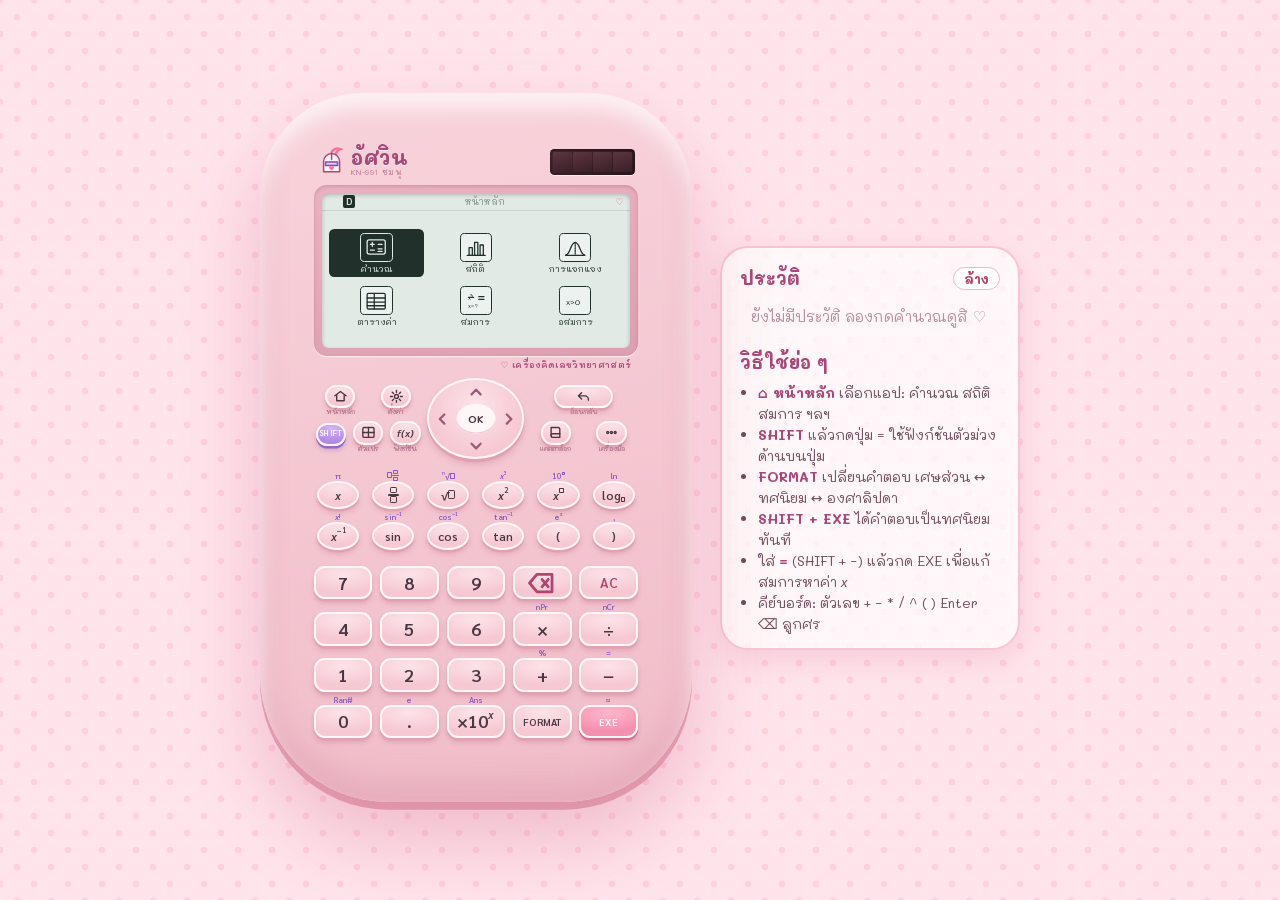
==== calculator/index.html @ fa8941da "Add อัศวิน pink scientific calculator as a separate site under /calculator Thai-labelled scientific " ====
<!doctype html>
<html lang="th">
<head>
<meta charset="utf-8">
<meta name="viewport" content="width=device-width, initial-scale=1, maximum-scale=1, viewport-fit=cover">
<title>อัศวิน · เครื่องคิดเลขวิทยาศาสตร์</title>
<meta name="description" content="เครื่องคิดเลขวิทยาศาสตร์สีชมพู ภาษาไทย ใช้บนมือถือและไอแพด">
<meta name="theme-color" content="#ffe4ec">
<meta name="apple-mobile-web-app-capable" content="yes">
<meta name="mobile-web-app-capable" content="yes">
<meta name="apple-mobile-web-app-status-bar-style" content="default">
<meta name="apple-mobile-web-app-title" content="อัศวิน">
<link rel="apple-touch-icon" href="icon-180.png">
<link rel="icon" href="icon.svg" type="image/svg+xml">
<link rel="manifest" href="manifest.webmanifest">
<link rel="preconnect" href="https://fonts.googleapis.com">
<link rel="preconnect" href="https://fonts.gstatic.com" crossorigin>
<link href="https://fonts.googleapis.com/css2?family=Mali:wght@500;600;700&family=Sarabun:ital,wght@0,400;0,600;1,400&display=swap" rel="stylesheet">
<link rel="stylesheet" href="calc.css">
</head>
<body>
<div class="stage">
  <main class="calc" aria-label="เครื่องคิดเลข">
    <div class="top">
      <div class="logo">
        <svg class="knight" viewBox="0 0 40 40" aria-hidden="true">
          <path class="plume" d="M20 7c2-4 7-6 12-4-3 1-5 3-6 6"/>
          <path class="helm" d="M9 34V20a11 11 0 0 1 22 0v14z"/>
          <path class="visor" d="M11.5 20.5h17v5h-17z"/>
          <path class="slit" d="M14 23h12"/>
          <path class="crest" d="M20 9v8"/>
          <path class="heart" d="M20 32.2l-3.2-3a1.9 1.9 0 0 1 3.2-2 1.9 1.9 0 0 1 3.2 2z"/>
        </svg>
        <div class="brand"><b>อัศวิน</b><small>KN-991 ชมพู</small></div>
      </div>
      <div class="solar" aria-hidden="true"><i></i><i></i><i></i><i></i></div>
    </div>
    <div class="lcd-frame"><div id="lcd" class="lcd" aria-live="polite"></div></div>
    <div class="tagline">♡ เครื่องคิดเลขวิทยาศาสตร์</div>
    <div class="ctrl">
  <div class="cl">
    <div class="crow"><div class="kw nav"><span class="sl"></span><button class="key" data-k="home" aria-label="home"><span class="kl"><svg viewBox="0 0 24 24"><path d="M3 11l9-7 9 7"/><path d="M6 10v9h12v-9"/></svg></span></button><span class=cap>หน้าหลัก</span></div><div class="kw nav"><span class="sl"></span><button class="key" data-k="settings" aria-label="settings"><span class="kl"><svg viewBox="0 0 24 24"><circle cx="12" cy="12" r="3.2"/><path d="M12 2.5v3M12 18.5v3M2.5 12h3M18.5 12h3M5.3 5.3l2.1 2.1M16.6 16.6l2.1 2.1M5.3 18.7l2.1-2.1M16.6 7.4l2.1-2.1"/></svg></span></button><span class=cap>ตั้งค่า</span></div></div>
    <div class="crow"><div class="kw shiftk nav"><span class="sl"></span><button class="key" data-k="shift" aria-label="shift"><span class="kl">SHIFT</span></button></div><div class="kw nav"><span class="sl"></span><button class="key" data-k="variable" aria-label="variable"><span class="kl"><svg viewBox="0 0 24 24"><rect x="3" y="4" width="18" height="16" rx="2"/><path d="M3 12h18M12 4v16"/></svg></span></button><span class=cap>ตัวแปร</span></div><div class="kw nav"><span class="sl"></span><button class="key" data-k="function" aria-label="function"><span class="kl"><span class="t">f(x)</span></span></button><span class=cap>ฟังก์ชัน</span></div></div>
  </div>
  <div class="pad" role="group" aria-label="ปุ่มลูกศร">
    <button class="pk up" data-k="up" aria-label="ขึ้น"><svg viewBox="0 0 24 24"><path d="M6 15l6-6 6 6"/></svg></button>
    <button class="pk left" data-k="left" aria-label="ซ้าย"><svg viewBox="0 0 24 24"><path d="M15 6l-6 6 6 6"/></svg></button>
    <button class="pk ok" data-k="ok">OK</button>
    <button class="pk right" data-k="right" aria-label="ขวา"><svg viewBox="0 0 24 24"><path d="M9 6l6 6-6 6"/></svg></button>
    <button class="pk down" data-k="down" aria-label="ลง"><svg viewBox="0 0 24 24"><path d="M6 9l6 6 6-6"/></svg></button>
  </div>
  <div class="cr">
    <div class="crow"><div class="kw nav wide"><span class="sl"></span><button class="key" data-k="back" aria-label="back"><span class="kl"><svg viewBox="0 0 24 24"><path d="M9 6L4 11l5 5"/><path d="M4 11h10a6 6 0 0 1 6 6v1"/></svg></span></button><span class=cap>ย้อนกลับ</span></div></div>
    <div class="crow"><div class="kw nav"><span class="sl"></span><button class="key" data-k="catalog" aria-label="catalog"><span class="kl"><svg viewBox="0 0 24 24"><path d="M5 4h11a3 3 0 0 1 3 3v13H8a3 3 0 0 1-3-3z"/><path d="M5 17a3 3 0 0 1 3-3h11"/></svg></span></button><span class=cap>แคตตาล็อก</span></div><div class="kw nav"><span class="sl"></span><button class="key" data-k="tools" aria-label="tools"><span class="kl"><svg viewBox="0 0 24 24"><circle cx="6" cy="12" r="1.6"/><circle cx="12" cy="12" r="1.6"/><circle cx="18" cy="12" r="1.6"/></svg></span></button><span class=cap>เครื่องมือ</span></div></div>
  </div>
</div>
<div class="fn"><div class="kw f"><span class="sl">π</span><button class="key" data-k="x" aria-label="x"><span class="kl"><i>x</i></span></button></div><div class="kw f"><span class="sl"><span class="bx"></span><span class="kfrac sm"><span class="bx"></span><span class="bar"></span><span class="bx"></span></span></span><button class="key" data-k="frac" aria-label="frac"><span class="kl"><span class="kfrac"><span class="bx"></span><span class="bar"></span><span class="bx"></span></span></span></button></div><div class="kw f"><span class="sl"><sup>n</sup>√<span class="bx"></span></span><button class="key" data-k="sqrt" aria-label="sqrt"><span class="kl">√<span class="bx"></span></span></button></div><div class="kw f"><span class="sl"><i>x</i><sup>3</sup></span><button class="key" data-k="sq" aria-label="sq"><span class="kl"><i>x</i><sup>2</sup></span></button></div><div class="kw f"><span class="sl">10<sup><span class="bx"></span></sup></span><button class="key" data-k="pow" aria-label="pow"><span class="kl"><i>x</i><sup><span class="bx"></span></sup></span></button></div><div class="kw f"><span class="sl">ln</span><button class="key" data-k="logb" aria-label="logb"><span class="kl">log<sub><span class="bx"></span></sub></span></button></div><div class="kw f"><span class="sl"><i>x</i>!</span><button class="key" data-k="inv" aria-label="inv"><span class="kl"><i>x</i><sup>−1</sup></span></button></div><div class="kw f"><span class="sl">sin<sup>−1</sup></span><button class="key" data-k="sin" aria-label="sin"><span class="kl">sin</span></button></div><div class="kw f"><span class="sl">cos<sup>−1</sup></span><button class="key" data-k="cos" aria-label="cos"><span class="kl">cos</span></button></div><div class="kw f"><span class="sl">tan<sup>−1</sup></span><button class="key" data-k="tan" aria-label="tan"><span class="kl">tan</span></button></div><div class="kw f"><span class="sl">e<sup>x</sup></span><button class="key" data-k="lp" aria-label="lp"><span class="kl">(</span></button></div><div class="kw f"><span class="sl">,</span><button class="key" data-k="rp" aria-label="rp"><span class="kl">)</span></button></div></div>
<div class="numpad"><div class="kw n "><span class="sl"></span><button class="key" data-k="7" aria-label="7"><span class="kl">7</span></button></div><div class="kw n "><span class="sl"></span><button class="key" data-k="8" aria-label="8"><span class="kl">8</span></button></div><div class="kw n "><span class="sl"></span><button class="key" data-k="9" aria-label="9"><span class="kl">9</span></button></div><div class="kw n dk"><span class="sl"></span><button class="key" data-k="del" aria-label="del"><span class="kl"><svg viewBox="0 0 24 24"><path d="M8 5h12v14H8l-6-7z"/><path d="M12 9l5 6M17 9l-5 6"/></svg></span></button></div><div class="kw n dk"><span class="sl"></span><button class="key" data-k="ac" aria-label="ac"><span class="kl">AC</span></button></div><div class="kw n "><span class="sl"></span><button class="key" data-k="4" aria-label="4"><span class="kl">4</span></button></div><div class="kw n "><span class="sl"></span><button class="key" data-k="5" aria-label="5"><span class="kl">5</span></button></div><div class="kw n "><span class="sl"></span><button class="key" data-k="6" aria-label="6"><span class="kl">6</span></button></div><div class="kw n "><span class="sl">nPr</span><button class="key" data-k="mul" aria-label="mul"><span class="kl">×</span></button></div><div class="kw n "><span class="sl">nCr</span><button class="key" data-k="div" aria-label="div"><span class="kl">÷</span></button></div><div class="kw n "><span class="sl"></span><button class="key" data-k="1" aria-label="1"><span class="kl">1</span></button></div><div class="kw n "><span class="sl"></span><button class="key" data-k="2" aria-label="2"><span class="kl">2</span></button></div><div class="kw n "><span class="sl"></span><button class="key" data-k="3" aria-label="3"><span class="kl">3</span></button></div><div class="kw n "><span class="sl">%</span><button class="key" data-k="add" aria-label="add"><span class="kl">+</span></button></div><div class="kw n "><span class="sl">=</span><button class="key" data-k="sub" aria-label="sub"><span class="kl">−</span></button></div><div class="kw n "><span class="sl">Ran#</span><button class="key" data-k="0" aria-label="0"><span class="kl">0</span></button></div><div class="kw n "><span class="sl">e</span><button class="key" data-k="dot" aria-label="dot"><span class="kl">.</span></button></div><div class="kw n "><span class="sl">Ans</span><button class="key" data-k="exp" aria-label="exp"><span class="kl">×10<sup><i>x</i></sup></span></button></div><div class="kw n "><span class="sl"></span><button class="key" data-k="format" aria-label="format"><span class="kl"><span class="small">FORMAT</span></span></button></div><div class="kw n exe"><span class="sl">≈</span><button class="key" data-k="exe" aria-label="exe"><span class="kl"><span class="small">EXE</span></span></button></div></div>
  </main>
  <aside class="side">
    <section>
      <h2>ประวัติ <button id="clearHist" type="button">ล้าง</button></h2>
      <ul id="histList" class="hist"></ul>
    </section>
    <section class="guide">
      <h2>วิธีใช้ย่อ ๆ</h2>
      <ul>
        <li><b>⌂ หน้าหลัก</b> เลือกแอป: คำนวณ สถิติ สมการ ฯลฯ</li>
        <li><b>SHIFT</b> แล้วกดปุ่ม = ใช้ฟังก์ชันตัวม่วงด้านบนปุ่ม</li>
        <li><b>FORMAT</b> เปลี่ยนคำตอบ เศษส่วน ↔ ทศนิยม ↔ องศาลิปดา</li>
        <li><b>SHIFT + EXE</b> ได้คำตอบเป็นทศนิยมทันที</li>
        <li>ใส่ <b>=</b> (SHIFT + −) แล้วกด EXE เพื่อแก้สมการหาค่า <i>x</i></li>
        <li>คีย์บอร์ด: ตัวเลข + − * / ^ ( ) Enter ⌫ ลูกศร</li>
      </ul>
    </section>
  </aside>
</div>
<script type="module" src="app.js"></script>
</body>
</html>
---- calculator/calc.css ----
:root {
  --page: #ffe4ec;
  --page-dot: #ffd0de;
  --body1: #f8d3db;
  --body2: #f0bcc8;
  --key: #f6c8d2;
  --key-hi: #fde3e9;
  --ring: #fff6f8;
  --ink: #4a3640;
  --shift-ink: #8b58c4;
  --shift-key: #b58ae6;
  --lcd: #e2eae6;
  --lcd-ink: #22302b;
  --lcd-dim: #7d8c86;
  --frame: #e3a9b8;
  color-scheme: light;
  -webkit-text-size-adjust: 100%;
}
* { box-sizing: border-box; -webkit-tap-highlight-color: transparent; }
html, body { margin: 0; min-height: 100%; }
body {
  background-color: var(--page);
  background-image: radial-gradient(var(--page-dot) 14%, transparent 15%), radial-gradient(var(--page-dot) 14%, transparent 15%);
  background-size: 34px 34px; background-position: 0 0, 17px 17px;
  font-family: 'Mali', 'Sarabun', system-ui, -apple-system, sans-serif;
  color: var(--ink);
  -webkit-user-select: none; user-select: none;
  overscroll-behavior: none;
}
button { font: inherit; color: inherit; border: 0; background: none; padding: 0; cursor: pointer; touch-action: manipulation; }

.stage {
  --W: min(calc(100vw - 20px), calc((100dvh - 28px - env(safe-area-inset-top, 0px) - env(safe-area-inset-bottom, 0px)) / 2.02), 520px);
  min-height: 100dvh; display: flex; align-items: center; justify-content: center; gap: 28px;
  padding: calc(env(safe-area-inset-top, 0px) + 10px) 10px calc(env(safe-area-inset-bottom, 0px) + 14px);
}

/* ================= calculator body ================= */
.calc {
  width: var(--W); container-type: inline-size; flex: none;
  padding: 4cqw 4.2cqw 5cqw;
  border-radius: 8cqw 8cqw 10cqw 10cqw;
  background: linear-gradient(170deg, var(--body1), var(--body2));
  box-shadow: inset 0 1.2cqw 1.6cqw rgba(255, 255, 255, .7), inset 0 -1.5cqw 2.4cqw rgba(190, 90, 120, .18),
    0 3cqw 6cqw rgba(200, 80, 120, .28), 0 .6cqw 0 #e6a9b8;
}
.top { display: flex; align-items: center; justify-content: space-between; height: 11cqw; padding: 0 1cqw; }
.logo { display: flex; align-items: center; gap: 1.6cqw; }
.knight { width: 9cqw; height: 9cqw; }
.knight .helm { fill: #fff3f6; stroke: #a8487a; stroke-width: 2; stroke-linejoin: round; }
.knight .visor { fill: #b58ae6; stroke: #7b4bb0; stroke-width: 1.6; stroke-linejoin: round; }
.knight .slit { stroke: #f4ecff; stroke-width: 1.4; stroke-linecap: round; }
.knight .plume { fill: none; stroke: #ff6f9f; stroke-width: 3.4; stroke-linecap: round; }
.knight .crest { stroke: #a8487a; stroke-width: 2; stroke-linecap: round; }
.knight .heart { fill: #ff6f9f; }
.brand { display: flex; flex-direction: column; line-height: 1; }
.brand b { font-size: 6.2cqw; font-weight: 700; color: #a8487a; letter-spacing: .02em; text-shadow: 0 .3cqw 0 rgba(255, 255, 255, .7); }
.brand small { font-size: 2.4cqw; color: #b9708e; margin-top: .7cqw; letter-spacing: .08em; }
.solar { width: 26cqw; height: 8cqw; border-radius: 1.4cqw; background: linear-gradient(160deg, #4a2a33, #2a161c); box-shadow: inset 0 .5cqw 1cqw rgba(0, 0, 0, .5), 0 .3cqw 0 rgba(255, 255, 255, .6); display: grid; grid-template-columns: repeat(4, 1fr); gap: .4cqw; padding: .8cqw; }
.solar i { background: linear-gradient(160deg, #5d3640, #3a1f27); border-radius: .4cqw; }

.lcd-frame {
  margin-top: 1.6cqw; padding: 2.4cqw; border-radius: 4cqw;
  background: linear-gradient(170deg, #eab3c1, #dc9fb0);
  box-shadow: inset 0 .5cqw 1cqw rgba(140, 50, 80, .25), 0 .4cqw 0 rgba(255, 255, 255, .6);
}
.lcd {
  height: 48cqw; border-radius: 2cqw; background: var(--lcd); color: var(--lcd-ink);
  box-shadow: inset 0 .6cqw 1.4cqw rgba(0, 0, 0, .22);
  font-family: 'Sarabun', system-ui, sans-serif; font-size: 5cqw; line-height: 1.25;
  overflow: hidden; display: flex; flex-direction: column; position: relative;
}
.tagline { text-align: right; font-size: 2.6cqw; color: #a8487a; padding: 1cqw 2cqw 0; font-weight: 600; letter-spacing: .04em; }

/* ================= keys ================= */
.kw { display: flex; flex-direction: column; align-items: center; justify-content: flex-end; position: relative; }
.sl { font-size: 2.5cqw; color: var(--shift-ink); line-height: 1.1; min-height: 2.8cqw; white-space: nowrap; font-family: 'Sarabun', sans-serif; font-weight: 600; }
.sl .bx, .key .bx { display: inline-block; width: .62em; height: .72em; border: .12em solid currentColor; border-radius: .1em; vertical-align: -.05em; }
.cap { font-size: 2.1cqw; color: #9a5b75; margin-top: .4cqw; white-space: nowrap; line-height: 1; }
.key {
  display: grid; place-items: center; color: var(--ink); font-family: 'Sarabun', sans-serif; font-weight: 600;
  background: radial-gradient(120% 90% at 50% 20%, var(--key-hi), var(--key) 70%);
  border: .7cqw solid var(--ring);
  box-shadow: 0 .8cqw 0 #dfa2b2, 0 1.2cqw 1.6cqw rgba(170, 70, 100, .25);
  transition: transform .06s, box-shadow .06s;
}
.key.down, .kw .key:active { transform: translateY(.6cqw); box-shadow: 0 .2cqw 0 #dfa2b2, 0 .4cqw .8cqw rgba(170, 70, 100, .25); }
.kl { display: inline-flex; align-items: center; justify-content: center; white-space: nowrap; line-height: 1; }
.kl > :not(sup):not(sub) { flex: none; }
.key svg { width: 55%; height: 55%; fill: none; stroke: currentColor; stroke-width: 2.2; stroke-linecap: round; stroke-linejoin: round; }
.key sup { font-size: .62em; line-height: 1; align-self: flex-start; margin-top: -.3em; }
.key sub { font-size: .62em; line-height: 1; align-self: flex-end; margin-bottom: -.3em; }
.key i, .sl i { font-family: 'Sarabun', serif; font-style: italic; }
.key .small { font-size: 3.1cqw; letter-spacing: .02em; }
.key .t { font-size: 3.2cqw; font-style: italic; }

/* control cluster */
.ctrl { display: grid; grid-template-columns: 1fr 30cqw 1fr; align-items: center; gap: 1.5cqw; margin-top: 1.4cqw; height: 27cqw; }
.cl, .cr { display: flex; flex-direction: column; gap: 1.6cqw; }
.crow { display: flex; justify-content: space-around; gap: 1cqw; }
.cr .crow:first-child { justify-content: center; }
.nav .key svg, .nav .kl svg { width: 4.6cqw; height: 4.6cqw; }
.nav .key { width: 9.4cqw; height: 7.2cqw; border-radius: 3.6cqw; font-size: 3cqw; }
.nav.wide .key { width: 18cqw; }
.nav .sl { display: none; }
.shiftk .key { background: radial-gradient(120% 90% at 50% 20%, #d4b6f6, var(--shift-key) 70%); color: #fff; font-size: 2.4cqw; letter-spacing: .04em; box-shadow: 0 .8cqw 0 #9468c8, 0 1.2cqw 1.6cqw rgba(120, 60, 170, .3); }
.shiftk::after { content: ''; height: 2.1cqw; }
body.shifted .shiftk .key { box-shadow: 0 0 0 .8cqw rgba(181, 138, 230, .45), 0 .2cqw 0 #9468c8; transform: translateY(.6cqw); }
body.shifted .sl { color: #6d2fb5; text-shadow: 0 0 .8cqw rgba(181, 138, 230, .7); }

.pad {
  width: 30cqw; height: 25cqw; border-radius: 50%; position: relative; justify-self: center;
  background: radial-gradient(circle at 50% 35%, var(--key-hi), var(--key) 70%);
  border: .8cqw solid var(--ring);
  box-shadow: 0 1cqw 0 #dfa2b2, 0 1.6cqw 2cqw rgba(170, 70, 100, .25);
}
.pk { position: absolute; display: grid; place-items: center; color: #9a5b75; }
.pk svg { width: 5.6cqw; height: 5.6cqw; fill: none; stroke: currentColor; stroke-width: 3; stroke-linecap: round; stroke-linejoin: round; }
.pk.up { left: 30%; right: 30%; top: 0; height: 30%; }
.pk.down { left: 30%; right: 30%; bottom: 0; height: 30%; }
.pk.left { top: 25%; bottom: 25%; left: 0; width: 28%; }
.pk.right { top: 25%; bottom: 25%; right: 0; width: 28%; }
.pk.ok { left: 50%; top: 50%; width: 12cqw; height: 9.4cqw; transform: translate(-50%, -50%); border-radius: 50%; background: var(--ring); color: var(--ink); font-weight: 700; font-size: 3cqw; box-shadow: inset 0 -.4cqw 0 #f1cbd5; }
.pk.down-state, .pk:active { color: #6d2fb5; }
.pk.ok:active, .pk.ok.down { transform: translate(-50%, -46%); }

/* function rows */
.fn { display: grid; grid-template-columns: repeat(6, 1fr); column-gap: 2cqw; row-gap: 1.2cqw; margin-top: 2.2cqw; }
.f .key { width: 13cqw; height: 8.6cqw; border-radius: 50%; font-size: 3.7cqw; }
.kfrac { display: inline-flex; flex-direction: column; align-items: center; gap: .3cqw; line-height: 0; }
.kfrac .bx { width: 2.1cqw; height: 2cqw; border-width: .4cqw; }
.kfrac .bar { width: 3.4cqw; height: .45cqw; background: currentColor; border-radius: 1cqw; }
.kfrac.sm .bx { width: 1.4cqw; height: 1.3cqw; border-width: .3cqw; }
.kfrac.sm .bar { width: 2.2cqw; height: .3cqw; }
.sl .kfrac { vertical-align: middle; }

/* number rows */
.numpad { display: grid; grid-template-columns: repeat(5, 1fr); column-gap: 2.4cqw; row-gap: 1.1cqw; margin-top: 2.2cqw; }
.n .key { width: 100%; height: 10.4cqw; border-radius: 3.4cqw; font-size: 5.6cqw; font-weight: 600; }
.n.dk .key { color: #b0466e; font-size: 4.2cqw; }
.n.exe .key { background: radial-gradient(120% 90% at 50% 20%, #ffb7cc, #f58fae 70%); color: #fff; box-shadow: 0 .8cqw 0 #d86d8f, 0 1.2cqw 1.6cqw rgba(170, 70, 100, .3); }

/* ================= LCD contents ================= */
.status { display: flex; align-items: center; gap: 1cqw; height: 5.6cqw; padding: 0 2cqw; font-size: 2.8cqw; border-bottom: .3cqw solid rgba(34, 48, 43, .12); flex: none; }
.ind { padding: 0 .9cqw; border-radius: .6cqw; color: transparent; font-weight: 700; line-height: 1.4; }
.ind.on { background: var(--lcd-ink); color: var(--lcd); }
.stitle { flex: 1; text-align: center; color: var(--lcd-dim); font-family: 'Mali', sans-serif; }
.heart { color: #d4628c; }
.lcd-body { flex: 1; min-height: 0; padding: 1.6cqw 2.4cqw; display: flex; flex-direction: column; position: relative; }

.expr { white-space: nowrap; overflow-x: auto; overflow-y: hidden; scrollbar-width: none; min-height: 9cqw; padding: .6cqw 0 1.2cqw; display: flex; align-items: center; }
.expr::-webkit-scrollbar { display: none; }
.res { margin-top: auto; text-align: right; font-size: 6.6cqw; font-weight: 600; white-space: nowrap; overflow-x: auto; scrollbar-width: none; padding-bottom: .6cqw; }
.res .others { font-size: 3cqw; font-weight: 400; color: var(--lcd-dim); display: flex; justify-content: flex-end; gap: 2.4cqw; flex-wrap: wrap; }
.res .others b { color: var(--lcd-ink); font-weight: 600; }
.solve { font-size: 5.6cqw; } .solve .lr { font-size: 3.6cqw; color: var(--lcd-dim); font-weight: 400; }
.a { white-space: pre; }
.cursor { display: inline-block; width: .35cqw; min-width: 1.5px; height: 1.05em; background: var(--lcd-ink); vertical-align: middle; margin: 0 -.175cqw; animation: blink 1s steps(1) infinite; position: relative; z-index: 1; }
@keyframes blink { 50% { opacity: 0; } }
.slot { display: inline-block; min-width: .6em; height: .9em; border: .3cqw dotted var(--lcd-dim); vertical-align: middle; border-radius: .3cqw; }
.slot.on { border-style: solid; border-color: var(--lcd-ink); display: inline-flex; align-items: center; justify-content: center; }
.slot .cursor { margin: 0; }
.frac { display: inline-flex; flex-direction: column; align-items: center; vertical-align: middle; margin: 0 .3em; font-size: .86em; line-height: 1.1; }
.frac > .num { padding: 0 .15em .08em; border-bottom: .14em solid currentColor; }
.frac > .den { padding: .08em .15em 0; }
.frac .frac { font-size: .9em; }
.mixw { margin-right: .05em; }
.sqrt { display: inline-flex; align-items: stretch; vertical-align: middle; }
.sqrt .rs { font-size: 1.05em; line-height: 1; margin-right: -.02em; }
.sqrt .rad { border-top: .12em solid currentColor; padding: 0 .12em; margin-top: .14em; line-height: 1.05; }
.ridx { font-size: .55em; vertical-align: .9em; margin-right: -.35em; }
.pow { display: inline-block; font-size: .64em; vertical-align: .82em; line-height: 1; }
.lb { font-size: .6em; vertical-align: -.4em; }
.abs { border-left: .12em solid currentColor; border-right: .12em solid currentColor; padding: 0 .2em; }
.e10 { font-size: .8em; }
sup { font-size: .62em; line-height: 0; }
i, .im { font-family: 'Sarabun', serif; font-style: italic; }
.op { font-size: .9em; }
.const { font-style: italic; }

.err { margin: auto 0; display: flex; flex-direction: column; gap: 1cqw; align-items: center; text-align: center; font-size: 3.6cqw; }
.err b { font-size: 5.4cqw; }
.err small { font-size: 2.8cqw; color: var(--lcd-dim); }
.hint { font-size: 2.5cqw; color: var(--lcd-dim); margin-top: auto; padding-top: .8cqw; line-height: 1.25; font-family: 'Mali', sans-serif; }
.res + .hint { margin-top: .4cqw; }

/* home grid */
.home { display: grid; grid-template-columns: repeat(3, 1fr); gap: 1.4cqw; flex: 1; align-content: center; }
.home .app { display: flex; flex-direction: column; align-items: center; justify-content: center; gap: .6cqw; padding: 1.2cqw .4cqw; border-radius: 1.6cqw; font-family: 'Mali', sans-serif; font-size: 2.7cqw; text-align: center; line-height: 1.1; cursor: pointer; }
.home .app[hidden] { display: none; }
.home .app svg { width: 10cqw; height: 9cqw; padding: .6cqw; border: .35cqw solid currentColor; border-radius: 1.4cqw; background: rgba(255, 255, 255, .35); }
.home .app.on { background: var(--lcd-ink); color: var(--lcd); }
.home .app.on svg { background: transparent; }

/* menus */
.menu { display: flex; flex-direction: column; flex: 1; font-family: 'Mali', sans-serif; }
.mtitle { font-size: 2.8cqw; color: var(--lcd-dim); padding-bottom: .6cqw; }
.mi { display: flex; align-items: center; gap: 1.4cqw; font-size: 3.4cqw; padding: .7cqw 1.2cqw; border-radius: 1cqw; cursor: pointer; white-space: nowrap; overflow: hidden; }
.mi .mn { width: 3cqw; color: var(--lcd-dim); font-size: 2.6cqw; flex: none; }
.mi .ml { flex: 1; overflow: hidden; text-overflow: ellipsis; display: flex; align-items: center; gap: 1cqw; }
.mi .ml small { color: var(--lcd-dim); font-size: .8em; }
.mi .mc, .mi .mh { font-size: 2.6cqw; color: var(--lcd-dim); }
.mi.on { background: var(--lcd-ink); color: var(--lcd); }
.mi.on .mn, .mi.on .mc, .mi.on .mh, .mi.on small { color: #b9c7c1; }
.mi .hexpr { font-family: 'Sarabun', sans-serif; display: inline-flex; align-items: center; }
.mi .hres { font-family: 'Sarabun', sans-serif; font-weight: 600; }
.scrollhint { position: absolute; right: 1.6cqw; bottom: 1cqw; font-size: 2.6cqw; color: var(--lcd-dim); }

/* forms */
.fhead { font-size: 3.4cqw; text-align: center; padding-bottom: 1cqw; }
.fhead small { color: var(--lcd-dim); }
.flist { display: flex; flex-direction: column; gap: .4cqw; }
.fcell { display: flex; align-items: center; gap: 1.6cqw; padding: .3cqw 1.2cqw; border-radius: 1cqw; min-height: 6.4cqw; font-size: 4.2cqw; cursor: pointer; overflow: hidden; }
.fcell .fl { min-width: 12cqw; font-size: 3.4cqw; color: var(--lcd-dim); white-space: nowrap; }
.fcell .fv { flex: 1; white-space: nowrap; overflow: hidden; display: flex; align-items: center; justify-content: flex-end; }
.fcell.on { outline: .4cqw solid var(--lcd-ink); background: rgba(255, 255, 255, .5); }
.fgrid { display: grid; gap: .6cqw; }
.fgrid .gh { text-align: center; font-size: 3cqw; color: var(--lcd-dim); }
.fgrid .fcell { justify-content: center; font-size: 3.6cqw; padding: .3cqw .6cqw; border: .25cqw solid rgba(34, 48, 43, .2); }
.fgrid .fv { justify-content: center; }
.zero { color: var(--lcd-dim); }

/* results */
.results { display: flex; flex-direction: column; gap: .2cqw; }
.rrow { display: flex; align-items: center; justify-content: space-between; gap: 2cqw; font-size: 4cqw; min-height: 5.6cqw; white-space: nowrap; }
.rrow .rl { color: var(--lcd-dim); font-size: 3.6cqw; }
.rrow .rv { font-weight: 600; overflow-x: auto; scrollbar-width: none; }
.rrow.wide { justify-content: center; font-weight: 600; }
.rrow .note { font-weight: 400; color: var(--lcd-dim); font-size: 3.2cqw; }
.rrow .th, .rrow .tc { flex: 1; text-align: center; }
.rrow .th { color: var(--lcd-dim); font-weight: 400; border-bottom: .25cqw solid rgba(34, 48, 43, .2); }

/* stats table */
.stab { width: 100%; border-collapse: collapse; font-size: 3.4cqw; table-layout: fixed; }
.stab th { font-weight: 400; color: var(--lcd-dim); border-bottom: .3cqw solid rgba(34, 48, 43, .3); }
.stab th:first-child, .stab td.rn { width: 7cqw; color: var(--lcd-dim); font-size: 2.6cqw; }
.stab td { text-align: right; padding: .3cqw 1cqw; height: 5.4cqw; border-bottom: .2cqw solid rgba(34, 48, 43, .1); white-space: nowrap; overflow: hidden; }
.stab td.on { background: var(--lcd-ink); color: var(--lcd); }
.sinput { margin-top: auto; text-align: right; font-size: 4.4cqw; border-top: .3cqw dashed rgba(34, 48, 43, .25); padding-top: .6cqw; min-height: 7cqw; white-space: nowrap; overflow: hidden; }

/* ================= side panel (iPad / desktop) ================= */
.side { display: none; }
@media (min-width: 860px) {
  .side {
    display: flex; flex-direction: column; gap: 16px; width: 300px; max-height: calc(var(--W) * 2.02);
    background: rgba(255, 255, 255, .72); border: 2px solid #f8c4d4; border-radius: 28px; padding: 18px 18px 14px;
    box-shadow: 0 10px 30px rgba(200, 80, 120, .16); -webkit-user-select: text; user-select: text;
  }
  .side section:first-child { flex: 1; min-height: 0; display: flex; flex-direction: column; }
  .side h2 { margin: 0 0 8px; font-size: 18px; color: #a8487a; display: flex; justify-content: space-between; align-items: center; }
  .side h2 button { font-size: 13px; color: #b0466e; border: 1.5px solid #f6b3c8; border-radius: 999px; padding: 2px 10px; background: #fff; }
  .hist { list-style: none; margin: 0; padding: 0; overflow-y: auto; flex: 1; font-family: 'Sarabun', sans-serif; font-size: 17px; }
  .hist li { padding: 8px 10px; border-radius: 14px; cursor: pointer; }
  .hist li:hover { background: #fff0f5; }
  .hist li + li { border-top: 1px dashed #f6c6d4; }
  .hist .hx { color: #7a5b68; white-space: nowrap; overflow: hidden; text-overflow: ellipsis; }
  .hist .hr { text-align: right; font-weight: 600; font-size: 19px; }
  .hist .empty { color: #b98ea0; cursor: default; font-family: 'Mali', sans-serif; font-size: 15px; }
  .guide ul { margin: 0; padding-left: 18px; font-size: 14px; line-height: 1.5; color: #6f4b5b; }
  .guide b { color: #a8487a; }
}
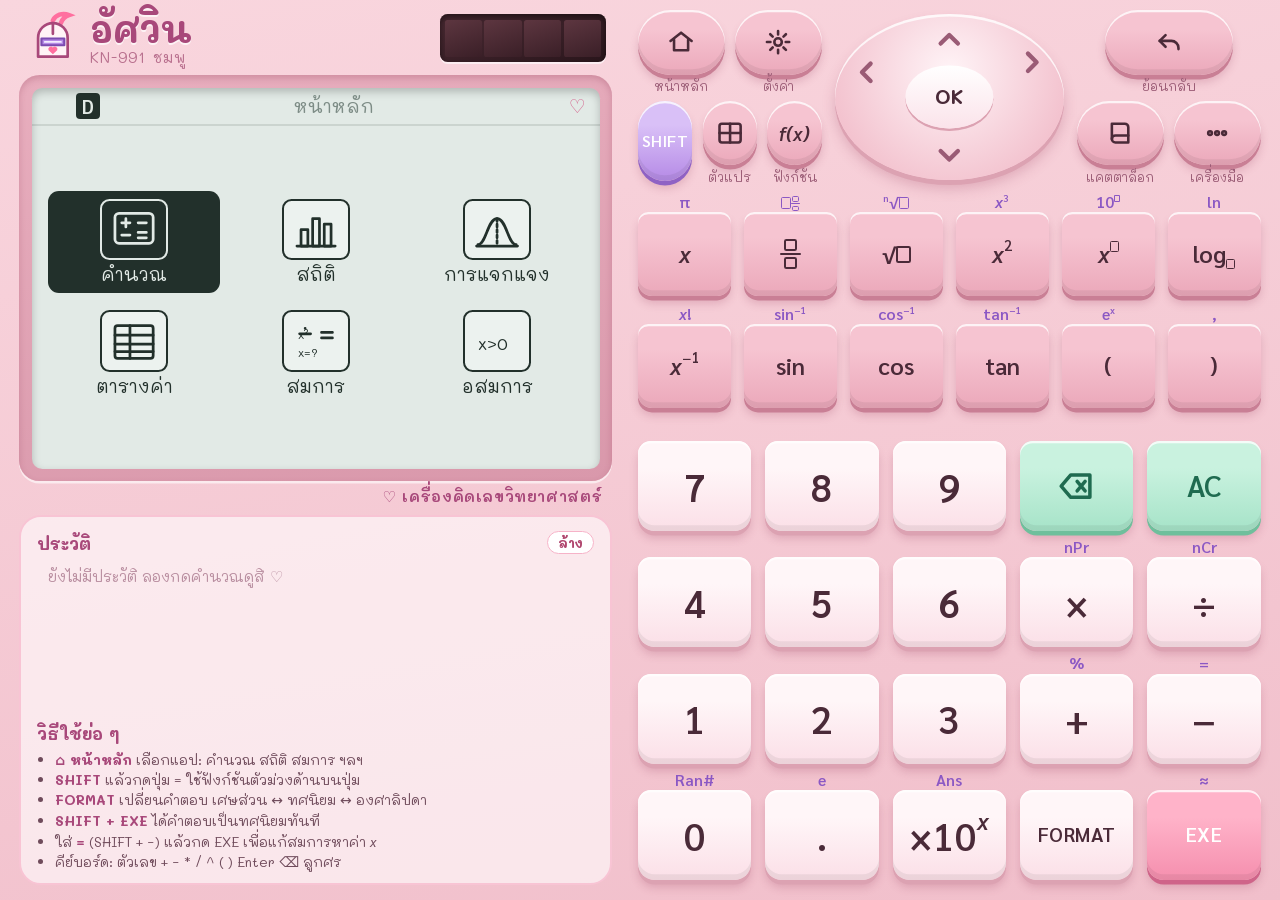
==== commit 063d3ee7: "Calculator: full-screen layout and rounded-rectangle key design Fill the whole screen on phone and i" ====
--- a/calculator/index.html
+++ b/calculator/index.html
@@ -5,7 +5,7 @@
 <meta name="viewport" content="width=device-width, initial-scale=1, maximum-scale=1, viewport-fit=cover">
 <title>อัศวิน · เครื่องคิดเลขวิทยาศาสตร์</title>
 <meta name="description" content="เครื่องคิดเลขวิทยาศาสตร์สีชมพู ภาษาไทย ใช้บนมือถือและไอแพด">
-<meta name="theme-color" content="#ffe4ec">
+<meta name="theme-color" content="#f9d6de">
 <meta name="apple-mobile-web-app-capable" content="yes">
 <meta name="mobile-web-app-capable" content="yes">
 <meta name="apple-mobile-web-app-status-bar-style" content="default">
@@ -19,8 +19,8 @@
 <link rel="stylesheet" href="calc.css">
 </head>
 <body>
-<div class="stage">
-  <main class="calc" aria-label="เครื่องคิดเลข">
+<main class="calc" aria-label="เครื่องคิดเลข">
+  <div class="left">
     <div class="top">
       <div class="logo">
         <svg class="knight" viewBox="0 0 40 40" aria-hidden="true">
@@ -37,6 +37,25 @@
     </div>
     <div class="lcd-frame"><div id="lcd" class="lcd" aria-live="polite"></div></div>
     <div class="tagline">♡ เครื่องคิดเลขวิทยาศาสตร์</div>
+    <aside class="side">
+    <section>
+      <h2>ประวัติ <button id="clearHist" type="button">ล้าง</button></h2>
+      <ul id="histList" class="hist"></ul>
+    </section>
+    <section class="guide">
+      <h2>วิธีใช้ย่อ ๆ</h2>
+      <ul>
+        <li><b>⌂ หน้าหลัก</b> เลือกแอป: คำนวณ สถิติ สมการ ฯลฯ</li>
+        <li><b>SHIFT</b> แล้วกดปุ่ม = ใช้ฟังก์ชันตัวม่วงด้านบนปุ่ม</li>
+        <li><b>FORMAT</b> เปลี่ยนคำตอบ เศษส่วน ↔ ทศนิยม ↔ องศาลิปดา</li>
+        <li><b>SHIFT + EXE</b> ได้คำตอบเป็นทศนิยมทันที</li>
+        <li>ใส่ <b>=</b> (SHIFT + −) แล้วกด EXE เพื่อแก้สมการหาค่า <i>x</i></li>
+        <li>คีย์บอร์ด: ตัวเลข + − * / ^ ( ) Enter ⌫ ลูกศร</li>
+      </ul>
+    </section>
+  </aside>
+  </div>
+  <div class="right">
     <div class="ctrl">
   <div class="cl">
     <div class="crow"><div class="kw nav"><span class="sl"></span><button class="key" data-k="home" aria-label="home"><span class="kl"><svg viewBox="0 0 24 24"><path d="M3 11l9-7 9 7"/><path d="M6 10v9h12v-9"/></svg></span></button><span class=cap>หน้าหลัก</span></div><div class="kw nav"><span class="sl"></span><button class="key" data-k="settings" aria-label="settings"><span class="kl"><svg viewBox="0 0 24 24"><circle cx="12" cy="12" r="3.2"/><path d="M12 2.5v3M12 18.5v3M2.5 12h3M18.5 12h3M5.3 5.3l2.1 2.1M16.6 16.6l2.1 2.1M5.3 18.7l2.1-2.1M16.6 7.4l2.1-2.1"/></svg></span></button><span class=cap>ตั้งค่า</span></div></div>
@@ -56,25 +75,8 @@
 </div>
 <div class="fn"><div class="kw f"><span class="sl">π</span><button class="key" data-k="x" aria-label="x"><span class="kl"><i>x</i></span></button></div><div class="kw f"><span class="sl"><span class="bx"></span><span class="kfrac sm"><span class="bx"></span><span class="bar"></span><span class="bx"></span></span></span><button class="key" data-k="frac" aria-label="frac"><span class="kl"><span class="kfrac"><span class="bx"></span><span class="bar"></span><span class="bx"></span></span></span></button></div><div class="kw f"><span class="sl"><sup>n</sup>√<span class="bx"></span></span><button class="key" data-k="sqrt" aria-label="sqrt"><span class="kl">√<span class="bx"></span></span></button></div><div class="kw f"><span class="sl"><i>x</i><sup>3</sup></span><button class="key" data-k="sq" aria-label="sq"><span class="kl"><i>x</i><sup>2</sup></span></button></div><div class="kw f"><span class="sl">10<sup><span class="bx"></span></sup></span><button class="key" data-k="pow" aria-label="pow"><span class="kl"><i>x</i><sup><span class="bx"></span></sup></span></button></div><div class="kw f"><span class="sl">ln</span><button class="key" data-k="logb" aria-label="logb"><span class="kl">log<sub><span class="bx"></span></sub></span></button></div><div class="kw f"><span class="sl"><i>x</i>!</span><button class="key" data-k="inv" aria-label="inv"><span class="kl"><i>x</i><sup>−1</sup></span></button></div><div class="kw f"><span class="sl">sin<sup>−1</sup></span><button class="key" data-k="sin" aria-label="sin"><span class="kl">sin</span></button></div><div class="kw f"><span class="sl">cos<sup>−1</sup></span><button class="key" data-k="cos" aria-label="cos"><span class="kl">cos</span></button></div><div class="kw f"><span class="sl">tan<sup>−1</sup></span><button class="key" data-k="tan" aria-label="tan"><span class="kl">tan</span></button></div><div class="kw f"><span class="sl">e<sup>x</sup></span><button class="key" data-k="lp" aria-label="lp"><span class="kl">(</span></button></div><div class="kw f"><span class="sl">,</span><button class="key" data-k="rp" aria-label="rp"><span class="kl">)</span></button></div></div>
 <div class="numpad"><div class="kw n "><span class="sl"></span><button class="key" data-k="7" aria-label="7"><span class="kl">7</span></button></div><div class="kw n "><span class="sl"></span><button class="key" data-k="8" aria-label="8"><span class="kl">8</span></button></div><div class="kw n "><span class="sl"></span><button class="key" data-k="9" aria-label="9"><span class="kl">9</span></button></div><div class="kw n dk"><span class="sl"></span><button class="key" data-k="del" aria-label="del"><span class="kl"><svg viewBox="0 0 24 24"><path d="M8 5h12v14H8l-6-7z"/><path d="M12 9l5 6M17 9l-5 6"/></svg></span></button></div><div class="kw n dk"><span class="sl"></span><button class="key" data-k="ac" aria-label="ac"><span class="kl">AC</span></button></div><div class="kw n "><span class="sl"></span><button class="key" data-k="4" aria-label="4"><span class="kl">4</span></button></div><div class="kw n "><span class="sl"></span><button class="key" data-k="5" aria-label="5"><span class="kl">5</span></button></div><div class="kw n "><span class="sl"></span><button class="key" data-k="6" aria-label="6"><span class="kl">6</span></button></div><div class="kw n "><span class="sl">nPr</span><button class="key" data-k="mul" aria-label="mul"><span class="kl">×</span></button></div><div class="kw n "><span class="sl">nCr</span><button class="key" data-k="div" aria-label="div"><span class="kl">÷</span></button></div><div class="kw n "><span class="sl"></span><button class="key" data-k="1" aria-label="1"><span class="kl">1</span></button></div><div class="kw n "><span class="sl"></span><button class="key" data-k="2" aria-label="2"><span class="kl">2</span></button></div><div class="kw n "><span class="sl"></span><button class="key" data-k="3" aria-label="3"><span class="kl">3</span></button></div><div class="kw n "><span class="sl">%</span><button class="key" data-k="add" aria-label="add"><span class="kl">+</span></button></div><div class="kw n "><span class="sl">=</span><button class="key" data-k="sub" aria-label="sub"><span class="kl">−</span></button></div><div class="kw n "><span class="sl">Ran#</span><button class="key" data-k="0" aria-label="0"><span class="kl">0</span></button></div><div class="kw n "><span class="sl">e</span><button class="key" data-k="dot" aria-label="dot"><span class="kl">.</span></button></div><div class="kw n "><span class="sl">Ans</span><button class="key" data-k="exp" aria-label="exp"><span class="kl">×10<sup><i>x</i></sup></span></button></div><div class="kw n "><span class="sl"></span><button class="key" data-k="format" aria-label="format"><span class="kl"><span class="small">FORMAT</span></span></button></div><div class="kw n exe"><span class="sl">≈</span><button class="key" data-k="exe" aria-label="exe"><span class="kl"><span class="small">EXE</span></span></button></div></div>
-  </main>
-  <aside class="side">
-    <section>
-      <h2>ประวัติ <button id="clearHist" type="button">ล้าง</button></h2>
-      <ul id="histList" class="hist"></ul>
-    </section>
-    <section class="guide">
-      <h2>วิธีใช้ย่อ ๆ</h2>
-      <ul>
-        <li><b>⌂ หน้าหลัก</b> เลือกแอป: คำนวณ สถิติ สมการ ฯลฯ</li>
-        <li><b>SHIFT</b> แล้วกดปุ่ม = ใช้ฟังก์ชันตัวม่วงด้านบนปุ่ม</li>
-        <li><b>FORMAT</b> เปลี่ยนคำตอบ เศษส่วน ↔ ทศนิยม ↔ องศาลิปดา</li>
-        <li><b>SHIFT + EXE</b> ได้คำตอบเป็นทศนิยมทันที</li>
-        <li>ใส่ <b>=</b> (SHIFT + −) แล้วกด EXE เพื่อแก้สมการหาค่า <i>x</i></li>
-        <li>คีย์บอร์ด: ตัวเลข + − * / ^ ( ) Enter ⌫ ลูกศร</li>
-      </ul>
-    </section>
-  </aside>
-</div>
+  </div>
+</main>
 <script type="module" src="app.js"></script>
 </body>
 </html>
--- a/calculator/calc.css
+++ b/calculator/calc.css
@@ -1,52 +1,46 @@
 :root {
   --page: #ffe4ec;
-  --page-dot: #ffd0de;
-  --body1: #f8d3db;
-  --body2: #f0bcc8;
-  --key: #f6c8d2;
-  --key-hi: #fde3e9;
-  --ring: #fff6f8;
-  --ink: #4a3640;
+  --body1: #f9d6de;
+  --body2: #f1bfcb;
+  --ink: #4a2a38;
   --shift-ink: #8b58c4;
   --shift-key: #b58ae6;
   --lcd: #e2eae6;
   --lcd-ink: #22302b;
   --lcd-dim: #7d8c86;
-  --frame: #e3a9b8;
+  /* keys */
+  --num-top: #fff6f8; --num-bot: #fbdfe7; --num-edge: #dca2b2;
+  --fn-top: #f6c4d1; --fn-bot: #eba8ba; --fn-edge: #c97f95;
+  --mint-top: #c9f2df; --mint-bot: #a6e3c8; --mint-edge: #6fbf9c; --mint-ink: #1f6b50;
+  --exe-top: #ffb3c9; --exe-bot: #f58fae; --exe-edge: #cf6489;
+  --u: min(1vw, .47dvh);
   color-scheme: light;
   -webkit-text-size-adjust: 100%;
 }
 * { box-sizing: border-box; -webkit-tap-highlight-color: transparent; }
-html, body { margin: 0; min-height: 100%; }
+html, body { margin: 0; height: 100%; overflow: hidden; }
 body {
-  background-color: var(--page);
-  background-image: radial-gradient(var(--page-dot) 14%, transparent 15%), radial-gradient(var(--page-dot) 14%, transparent 15%);
-  background-size: 34px 34px; background-position: 0 0, 17px 17px;
+  background: linear-gradient(170deg, var(--body1), var(--body2));
   font-family: 'Mali', 'Sarabun', system-ui, -apple-system, sans-serif;
   color: var(--ink);
   -webkit-user-select: none; user-select: none;
-  overscroll-behavior: none;
+  overscroll-behavior: none; touch-action: manipulation;
 }
 button { font: inherit; color: inherit; border: 0; background: none; padding: 0; cursor: pointer; touch-action: manipulation; }
 
-.stage {
-  --W: min(calc(100vw - 20px), calc((100dvh - 28px - env(safe-area-inset-top, 0px) - env(safe-area-inset-bottom, 0px)) / 2.02), 520px);
-  min-height: 100dvh; display: flex; align-items: center; justify-content: center; gap: 28px;
-  padding: calc(env(safe-area-inset-top, 0px) + 10px) 10px calc(env(safe-area-inset-bottom, 0px) + 14px);
-}
-
-/* ================= calculator body ================= */
+/* ================= full-screen layout ================= */
 .calc {
-  width: var(--W); container-type: inline-size; flex: none;
-  padding: 4cqw 4.2cqw 5cqw;
-  border-radius: 8cqw 8cqw 10cqw 10cqw;
-  background: linear-gradient(170deg, var(--body1), var(--body2));
-  box-shadow: inset 0 1.2cqw 1.6cqw rgba(255, 255, 255, .7), inset 0 -1.5cqw 2.4cqw rgba(190, 90, 120, .18),
-    0 3cqw 6cqw rgba(200, 80, 120, .28), 0 .6cqw 0 #e6a9b8;
-}
-.top { display: flex; align-items: center; justify-content: space-between; height: 11cqw; padding: 0 1cqw; }
-.logo { display: flex; align-items: center; gap: 1.6cqw; }
-.knight { width: 9cqw; height: 9cqw; }
+  position: fixed; inset: 0;
+  display: grid; grid-template-rows: auto minmax(0, 27fr) auto minmax(0, 13fr) minmax(0, 17fr) minmax(0, 38fr);
+  row-gap: calc(1.2 * var(--u));
+  padding: calc(env(safe-area-inset-top, 0px) + 1.6 * var(--u)) calc(env(safe-area-inset-right, 0px) + 3 * var(--u)) calc(env(safe-area-inset-bottom, 0px) + 2.4 * var(--u)) calc(env(safe-area-inset-left, 0px) + 3 * var(--u));
+}
+.left, .right { display: contents; }
+.side { display: none; }
+
+.top { display: flex; align-items: center; justify-content: space-between; padding: 0 calc(1 * var(--u)); }
+.logo { display: flex; align-items: center; gap: calc(1.6 * var(--u)); }
+.knight { width: calc(8.4 * var(--u)); height: calc(8.4 * var(--u)); }
 .knight .helm { fill: #fff3f6; stroke: #a8487a; stroke-width: 2; stroke-linejoin: round; }
 .knight .visor { fill: #b58ae6; stroke: #7b4bb0; stroke-width: 1.6; stroke-linejoin: round; }
 .knight .slit { stroke: #f4ecff; stroke-width: 1.4; stroke-linecap: round; }
@@ -54,110 +48,145 @@
 .knight .crest { stroke: #a8487a; stroke-width: 2; stroke-linecap: round; }
 .knight .heart { fill: #ff6f9f; }
 .brand { display: flex; flex-direction: column; line-height: 1; }
-.brand b { font-size: 6.2cqw; font-weight: 700; color: #a8487a; letter-spacing: .02em; text-shadow: 0 .3cqw 0 rgba(255, 255, 255, .7); }
-.brand small { font-size: 2.4cqw; color: #b9708e; margin-top: .7cqw; letter-spacing: .08em; }
-.solar { width: 26cqw; height: 8cqw; border-radius: 1.4cqw; background: linear-gradient(160deg, #4a2a33, #2a161c); box-shadow: inset 0 .5cqw 1cqw rgba(0, 0, 0, .5), 0 .3cqw 0 rgba(255, 255, 255, .6); display: grid; grid-template-columns: repeat(4, 1fr); gap: .4cqw; padding: .8cqw; }
-.solar i { background: linear-gradient(160deg, #5d3640, #3a1f27); border-radius: .4cqw; }
+.brand b { font-size: calc(5.8 * var(--u)); font-weight: 700; color: #a8487a; text-shadow: 0 calc(.3 * var(--u)) 0 rgba(255, 255, 255, .7); }
+.brand small { font-size: calc(2.3 * var(--u)); color: #b9708e; margin-top: calc(.6 * var(--u)); letter-spacing: .08em; }
+.solar { width: calc(26 * var(--u)); height: calc(7.4 * var(--u)); border-radius: calc(1.2 * var(--u)); background: linear-gradient(160deg, #4a2a33, #2a161c); box-shadow: inset 0 calc(.5 * var(--u)) var(--u) rgba(0, 0, 0, .5), 0 calc(.3 * var(--u)) 0 rgba(255, 255, 255, .6); display: grid; grid-template-columns: repeat(4, 1fr); gap: calc(.4 * var(--u)); padding: calc(.8 * var(--u)); }
+.solar i { background: linear-gradient(160deg, #5d3640, #3a1f27); border-radius: calc(.4 * var(--u)); }
 
 .lcd-frame {
-  margin-top: 1.6cqw; padding: 2.4cqw; border-radius: 4cqw;
-  background: linear-gradient(170deg, #eab3c1, #dc9fb0);
-  box-shadow: inset 0 .5cqw 1cqw rgba(140, 50, 80, .25), 0 .4cqw 0 rgba(255, 255, 255, .6);
+  min-height: 0; padding: calc(2 * var(--u)); border-radius: calc(3.2 * var(--u)); display: flex;
+  background: linear-gradient(170deg, #e8aebe, #d998ab);
+  box-shadow: inset 0 calc(.5 * var(--u)) var(--u) rgba(140, 50, 80, .25), 0 calc(.4 * var(--u)) 0 rgba(255, 255, 255, .6);
 }
 .lcd {
-  height: 48cqw; border-radius: 2cqw; background: var(--lcd); color: var(--lcd-ink);
-  box-shadow: inset 0 .6cqw 1.4cqw rgba(0, 0, 0, .22);
-  font-family: 'Sarabun', system-ui, sans-serif; font-size: 5cqw; line-height: 1.25;
+  flex: 1; min-width: 0; min-height: 0; container-type: size;
+  border-radius: calc(1.6 * var(--u)); background: var(--lcd); color: var(--lcd-ink);
+  box-shadow: inset 0 calc(.6 * var(--u)) calc(1.4 * var(--u)) rgba(0, 0, 0, .22);
   overflow: hidden; display: flex; flex-direction: column; position: relative;
 }
-.tagline { text-align: right; font-size: 2.6cqw; color: #a8487a; padding: 1cqw 2cqw 0; font-weight: 600; letter-spacing: .04em; }
-
-/* ================= keys ================= */
-.kw { display: flex; flex-direction: column; align-items: center; justify-content: flex-end; position: relative; }
-.sl { font-size: 2.5cqw; color: var(--shift-ink); line-height: 1.1; min-height: 2.8cqw; white-space: nowrap; font-family: 'Sarabun', sans-serif; font-weight: 600; }
+.lcd > * { --lu: min(1.2cqw, 2.3cqh); }
+.lcd > .lcd-body, .lcd > .status { font-family: 'Sarabun', system-ui, sans-serif; line-height: 1.25; }
+.lcd > .lcd-body { font-size: calc(5 * var(--lu)); }
+.tagline { text-align: right; font-size: calc(2.4 * var(--u)); color: #a8487a; padding: 0 calc(1.6 * var(--u)); font-weight: 600; letter-spacing: .04em; margin-top: calc(-.6 * var(--u)); }
+
+/* ================= keys (rounded-rectangle style) ================= */
+.kw { display: flex; flex-direction: column; align-items: stretch; min-width: 0; min-height: 0; }
+.sl { font-size: calc(2.5 * var(--u)); color: var(--shift-ink); line-height: 1.15; height: calc(3 * var(--u)); flex: none; text-align: center; white-space: nowrap; font-family: 'Sarabun', sans-serif; font-weight: 600; overflow: hidden; }
 .sl .bx, .key .bx { display: inline-block; width: .62em; height: .72em; border: .12em solid currentColor; border-radius: .1em; vertical-align: -.05em; }
-.cap { font-size: 2.1cqw; color: #9a5b75; margin-top: .4cqw; white-space: nowrap; line-height: 1; }
+.cap { font-size: calc(2 * var(--u)); color: #9a5b75; margin-top: calc(.4 * var(--u)); text-align: center; white-space: nowrap; line-height: 1; }
 .key {
-  display: grid; place-items: center; color: var(--ink); font-family: 'Sarabun', sans-serif; font-weight: 600;
-  background: radial-gradient(120% 90% at 50% 20%, var(--key-hi), var(--key) 70%);
-  border: .7cqw solid var(--ring);
-  box-shadow: 0 .8cqw 0 #dfa2b2, 0 1.2cqw 1.6cqw rgba(170, 70, 100, .25);
-  transition: transform .06s, box-shadow .06s;
-}
-.key.down, .kw .key:active { transform: translateY(.6cqw); box-shadow: 0 .2cqw 0 #dfa2b2, 0 .4cqw .8cqw rgba(170, 70, 100, .25); }
+  flex: 1; min-height: 0; width: 100%; display: grid; place-items: center; color: var(--ink);
+  font-family: 'Sarabun', sans-serif; font-weight: 600;
+  --top: var(--num-top); --bot: var(--num-bot); --edge: var(--num-edge);
+  background: linear-gradient(180deg, var(--top) 0%, var(--top) 30%, var(--bot) 100%);
+  border-radius: calc(2 * var(--u)) calc(2 * var(--u)) calc(2.6 * var(--u)) calc(2.6 * var(--u));
+  box-shadow: inset 0 calc(.35 * var(--u)) 0 rgba(255, 255, 255, .8), inset 0 calc(-.9 * var(--u)) 0 rgba(0, 0, 0, .06),
+    0 calc(.7 * var(--u)) 0 var(--edge), 0 calc(1.2 * var(--u)) calc(1.4 * var(--u)) rgba(150, 60, 90, .22);
+  margin-bottom: calc(.7 * var(--u));
+  transition: transform .05s, box-shadow .05s;
+}
+.key.down, .key:active { transform: translateY(calc(.55 * var(--u))); box-shadow: inset 0 calc(.35 * var(--u)) 0 rgba(255, 255, 255, .8), 0 calc(.15 * var(--u)) 0 var(--edge), 0 calc(.3 * var(--u)) calc(.6 * var(--u)) rgba(150, 60, 90, .2); }
 .kl { display: inline-flex; align-items: center; justify-content: center; white-space: nowrap; line-height: 1; }
 .kl > :not(sup):not(sub) { flex: none; }
-.key svg { width: 55%; height: 55%; fill: none; stroke: currentColor; stroke-width: 2.2; stroke-linecap: round; stroke-linejoin: round; }
+.key svg { width: 1.3em; height: 1.3em; fill: none; stroke: currentColor; stroke-width: 2.2; stroke-linecap: round; stroke-linejoin: round; }
 .key sup { font-size: .62em; line-height: 1; align-self: flex-start; margin-top: -.3em; }
 .key sub { font-size: .62em; line-height: 1; align-self: flex-end; margin-bottom: -.3em; }
 .key i, .sl i { font-family: 'Sarabun', serif; font-style: italic; }
-.key .small { font-size: 3.1cqw; letter-spacing: .02em; }
-.key .t { font-size: 3.2cqw; font-style: italic; }
+.key .small { font-size: .62em; letter-spacing: .02em; }
+.key .t { font-style: italic; }
 
 /* control cluster */
-.ctrl { display: grid; grid-template-columns: 1fr 30cqw 1fr; align-items: center; gap: 1.5cqw; margin-top: 1.4cqw; height: 27cqw; }
-.cl, .cr { display: flex; flex-direction: column; gap: 1.6cqw; }
-.crow { display: flex; justify-content: space-around; gap: 1cqw; }
-.cr .crow:first-child { justify-content: center; }
-.nav .key svg, .nav .kl svg { width: 4.6cqw; height: 4.6cqw; }
-.nav .key { width: 9.4cqw; height: 7.2cqw; border-radius: 3.6cqw; font-size: 3cqw; }
-.nav.wide .key { width: 18cqw; }
+.ctrl { display: grid; grid-template-columns: 1fr 1.25fr 1fr; align-items: stretch; gap: calc(2 * var(--u)); min-height: 0; }
+.cl, .cr { display: grid; grid-template-rows: 1fr 1fr; gap: calc(1.2 * var(--u)); min-height: 0; }
+.crow { display: flex; justify-content: space-between; gap: calc(1.6 * var(--u)); min-height: 0; }
+.crow .kw { flex: 1; }
 .nav .sl { display: none; }
-.shiftk .key { background: radial-gradient(120% 90% at 50% 20%, #d4b6f6, var(--shift-key) 70%); color: #fff; font-size: 2.4cqw; letter-spacing: .04em; box-shadow: 0 .8cqw 0 #9468c8, 0 1.2cqw 1.6cqw rgba(120, 60, 170, .3); }
-.shiftk::after { content: ''; height: 2.1cqw; }
-body.shifted .shiftk .key { box-shadow: 0 0 0 .8cqw rgba(181, 138, 230, .45), 0 .2cqw 0 #9468c8; transform: translateY(.6cqw); }
-body.shifted .sl { color: #6d2fb5; text-shadow: 0 0 .8cqw rgba(181, 138, 230, .7); }
+.nav .key { border-radius: 999px; font-size: calc(3 * var(--u)); --top: var(--fn-top); --bot: var(--fn-bot); --edge: var(--fn-edge); margin-bottom: calc(.5 * var(--u)); }
+.nav .key svg { width: calc(4.4 * var(--u)); height: calc(4.4 * var(--u)); }
+.cr .crow:first-child .kw { flex: 0 1 70%; margin: 0 auto; }
+.shiftk .key { --top: #d9c0f7; --bot: var(--shift-key); --edge: #8f62c4; color: #fff; font-size: calc(2.5 * var(--u)); letter-spacing: .04em; }
+body.shifted .shiftk .key { transform: translateY(calc(.55 * var(--u))); box-shadow: 0 0 0 calc(.7 * var(--u)) rgba(181, 138, 230, .5), 0 calc(.15 * var(--u)) 0 #8f62c4; }
+body.shifted .sl { color: #6d2fb5; text-shadow: 0 0 calc(.8 * var(--u)) rgba(181, 138, 230, .7); }
 
 .pad {
-  width: 30cqw; height: 25cqw; border-radius: 50%; position: relative; justify-self: center;
-  background: radial-gradient(circle at 50% 35%, var(--key-hi), var(--key) 70%);
-  border: .8cqw solid var(--ring);
-  box-shadow: 0 1cqw 0 #dfa2b2, 0 1.6cqw 2cqw rgba(170, 70, 100, .25);
+  position: relative; align-self: center; justify-self: center; width: 100%; height: 100%; max-height: calc(26 * var(--u));
+  border-radius: 50%;
+  background: radial-gradient(circle at 50% 35%, #fff4f7, #f3c3cf 75%);
+  box-shadow: inset 0 calc(.4 * var(--u)) 0 rgba(255, 255, 255, .8), 0 calc(.8 * var(--u)) 0 var(--num-edge), 0 calc(1.4 * var(--u)) calc(2 * var(--u)) rgba(150, 60, 90, .25);
 }
 .pk { position: absolute; display: grid; place-items: center; color: #9a5b75; }
-.pk svg { width: 5.6cqw; height: 5.6cqw; fill: none; stroke: currentColor; stroke-width: 3; stroke-linecap: round; stroke-linejoin: round; }
+.pk svg { width: calc(5.4 * var(--u)); height: calc(5.4 * var(--u)); fill: none; stroke: currentColor; stroke-width: 3; stroke-linecap: round; stroke-linejoin: round; }
 .pk.up { left: 30%; right: 30%; top: 0; height: 30%; }
 .pk.down { left: 30%; right: 30%; bottom: 0; height: 30%; }
 .pk.left { top: 25%; bottom: 25%; left: 0; width: 28%; }
 .pk.right { top: 25%; bottom: 25%; right: 0; width: 28%; }
-.pk.ok { left: 50%; top: 50%; width: 12cqw; height: 9.4cqw; transform: translate(-50%, -50%); border-radius: 50%; background: var(--ring); color: var(--ink); font-weight: 700; font-size: 3cqw; box-shadow: inset 0 -.4cqw 0 #f1cbd5; }
-.pk.down-state, .pk:active { color: #6d2fb5; }
-.pk.ok:active, .pk.ok.down { transform: translate(-50%, -46%); }
-
-/* function rows */
-.fn { display: grid; grid-template-columns: repeat(6, 1fr); column-gap: 2cqw; row-gap: 1.2cqw; margin-top: 2.2cqw; }
-.f .key { width: 13cqw; height: 8.6cqw; border-radius: 50%; font-size: 3.7cqw; }
-.kfrac { display: inline-flex; flex-direction: column; align-items: center; gap: .3cqw; line-height: 0; }
-.kfrac .bx { width: 2.1cqw; height: 2cqw; border-width: .4cqw; }
-.kfrac .bar { width: 3.4cqw; height: .45cqw; background: currentColor; border-radius: 1cqw; }
-.kfrac.sm .bx { width: 1.4cqw; height: 1.3cqw; border-width: .3cqw; }
-.kfrac.sm .bar { width: 2.2cqw; height: .3cqw; }
+.pk.ok { left: 50%; top: 50%; width: 38%; height: 38%; transform: translate(-50%, -50%); border-radius: 50%; background: linear-gradient(#fff, #fbe3ea); color: var(--ink); font-weight: 700; font-size: calc(3 * var(--u)); box-shadow: 0 calc(.4 * var(--u)) 0 var(--num-edge); }
+.pk:active { color: #6d2fb5; }
+.pk.ok:active, .pk.ok.down { transform: translate(-50%, -44%); box-shadow: none; }
+
+/* function keys: smaller, deeper pink */
+.fn { display: grid; grid-template-columns: repeat(6, 1fr); grid-template-rows: 1fr 1fr; column-gap: calc(2 * var(--u)); row-gap: calc(.6 * var(--u)); min-height: 0; }
+.f .key { --top: var(--fn-top); --bot: var(--fn-bot); --edge: var(--fn-edge); font-size: calc(3.7 * var(--u)); border-radius: calc(1.6 * var(--u)) calc(1.6 * var(--u)) calc(2.2 * var(--u)) calc(2.2 * var(--u)); }
+.kfrac { display: inline-flex; flex-direction: column; align-items: center; gap: .08em; line-height: 0; }
+.kfrac .bx { width: .55em; height: .5em; border-width: .1em; }
+.kfrac .bar { width: .9em; height: .11em; background: currentColor; border-radius: 1em; }
 .sl .kfrac { vertical-align: middle; }
-
-/* number rows */
-.numpad { display: grid; grid-template-columns: repeat(5, 1fr); column-gap: 2.4cqw; row-gap: 1.1cqw; margin-top: 2.2cqw; }
-.n .key { width: 100%; height: 10.4cqw; border-radius: 3.4cqw; font-size: 5.6cqw; font-weight: 600; }
-.n.dk .key { color: #b0466e; font-size: 4.2cqw; }
-.n.exe .key { background: radial-gradient(120% 90% at 50% 20%, #ffb7cc, #f58fae 70%); color: #fff; box-shadow: 0 .8cqw 0 #d86d8f, 0 1.2cqw 1.6cqw rgba(170, 70, 100, .3); }
+.kfrac.sm .bx { width: .4em; height: .36em; border-width: .08em; }
+.kfrac.sm .bar { width: .6em; height: .08em; }
+
+/* number keys: larger, light; DEL/AC mint; EXE pink */
+.numpad { display: grid; grid-template-columns: repeat(5, 1fr); grid-template-rows: repeat(4, 1fr); column-gap: calc(2.2 * var(--u)); row-gap: calc(.4 * var(--u)); min-height: 0; }
+.n .key { font-size: calc(6 * var(--u)); font-weight: 600; }
+.n.dk .key { --top: var(--mint-top); --bot: var(--mint-bot); --edge: var(--mint-edge); color: var(--mint-ink); font-size: calc(4.6 * var(--u)); }
+.n.exe .key { --top: var(--exe-top); --bot: var(--exe-bot); --edge: var(--exe-edge); color: #fff; }
+.n .key .small { font-size: calc(3.1 * var(--u)); }
+
+/* ================= wide landscape: screen left, keys right ================= */
+@media (orientation: landscape) and (min-aspect-ratio: 5/4) {
+  :root { --u: min(.5vw, .75dvh); }
+  .calc { grid-template-columns: minmax(0, 1fr) minmax(0, 1.05fr); grid-template-rows: minmax(0, 1fr); column-gap: calc(4 * var(--u)); }
+  .left { display: grid; grid-template-rows: auto minmax(0, 1fr) auto; row-gap: calc(1.4 * var(--u)); min-height: 0; }
+  .right { display: grid; grid-template-rows: minmax(0, 15fr) minmax(0, 19fr) minmax(0, 40fr); row-gap: calc(1.4 * var(--u)); min-height: 0; }
+}
+@media (orientation: landscape) and (min-aspect-ratio: 5/4) and (min-width: 900px) {
+  .left { grid-template-rows: auto minmax(0, 1.1fr) auto minmax(0, 1fr); }
+  .side {
+    display: flex; flex-direction: column; gap: 12px; min-height: 0;
+    background: rgba(255, 255, 255, .6); border: 2px solid #f8c4d4; border-radius: 22px; padding: 14px 16px 10px;
+    -webkit-user-select: text; user-select: text;
+  }
+  .side section:first-child { flex: 1; min-height: 0; display: flex; flex-direction: column; }
+  .side h2 { margin: 0 0 6px; font-size: 17px; color: #a8487a; display: flex; justify-content: space-between; align-items: center; }
+  .side h2 button { font-size: 13px; color: #b0466e; border: 1.5px solid #f6b3c8; border-radius: 999px; padding: 2px 10px; background: #fff; }
+  .hist { list-style: none; margin: 0; padding: 0; overflow-y: auto; flex: 1; font-family: 'Sarabun', sans-serif; font-size: 17px; }
+  .hist li { padding: 6px 10px; border-radius: 12px; cursor: pointer; }
+  .hist li:hover { background: #fff0f5; }
+  .hist li + li { border-top: 1px dashed #f6c6d4; }
+  .hist .hx { color: #7a5b68; white-space: nowrap; overflow: hidden; text-overflow: ellipsis; }
+  .hist .hr { text-align: right; font-weight: 600; font-size: 18px; }
+  .hist .empty { color: #b98ea0; cursor: default; font-family: 'Mali', sans-serif; font-size: 15px; }
+  .guide { display: none; }
+}
+@media (orientation: landscape) and (min-aspect-ratio: 5/4) and (min-width: 900px) and (min-height: 700px) { .guide { display: block; } .guide ul { margin: 0; padding-left: 18px; font-size: 14px; line-height: 1.45; color: #6f4b5b; } .guide b { color: #a8487a; } }
 
 /* ================= LCD contents ================= */
-.status { display: flex; align-items: center; gap: 1cqw; height: 5.6cqw; padding: 0 2cqw; font-size: 2.8cqw; border-bottom: .3cqw solid rgba(34, 48, 43, .12); flex: none; }
-.ind { padding: 0 .9cqw; border-radius: .6cqw; color: transparent; font-weight: 700; line-height: 1.4; }
+.status { display: flex; align-items: center; gap: calc(1 * var(--lu)); height: calc(5.6 * var(--lu)); padding: 0 calc(2 * var(--lu)); font-size: calc(2.8 * var(--lu)); border-bottom: calc(.3 * var(--lu)) solid rgba(34, 48, 43, .12); flex: none; }
+.ind { padding: 0 calc(.9 * var(--lu)); border-radius: calc(.6 * var(--lu)); color: transparent; font-weight: 700; line-height: 1.4; }
 .ind.on { background: var(--lcd-ink); color: var(--lcd); }
 .stitle { flex: 1; text-align: center; color: var(--lcd-dim); font-family: 'Mali', sans-serif; }
 .heart { color: #d4628c; }
-.lcd-body { flex: 1; min-height: 0; padding: 1.6cqw 2.4cqw; display: flex; flex-direction: column; position: relative; }
-
-.expr { white-space: nowrap; overflow-x: auto; overflow-y: hidden; scrollbar-width: none; min-height: 9cqw; padding: .6cqw 0 1.2cqw; display: flex; align-items: center; }
+.lcd-body { flex: 1; min-height: 0; padding: calc(1.6 * var(--lu)) calc(2.4 * var(--lu)); display: flex; flex-direction: column; position: relative; }
+
+.expr { white-space: nowrap; overflow-x: auto; overflow-y: hidden; scrollbar-width: none; min-height: calc(9 * var(--lu)); padding: calc(.6 * var(--lu)) 0 calc(1.2 * var(--lu)); display: flex; align-items: center; }
 .expr::-webkit-scrollbar { display: none; }
-.res { margin-top: auto; text-align: right; font-size: 6.6cqw; font-weight: 600; white-space: nowrap; overflow-x: auto; scrollbar-width: none; padding-bottom: .6cqw; }
-.res .others { font-size: 3cqw; font-weight: 400; color: var(--lcd-dim); display: flex; justify-content: flex-end; gap: 2.4cqw; flex-wrap: wrap; }
+.res { margin-top: auto; text-align: right; font-size: calc(6.6 * var(--lu)); font-weight: 600; white-space: nowrap; overflow-x: auto; scrollbar-width: none; padding-bottom: calc(.6 * var(--lu)); }
+.res .others { font-size: calc(3 * var(--lu)); font-weight: 400; color: var(--lcd-dim); display: flex; justify-content: flex-end; gap: calc(2.4 * var(--lu)); flex-wrap: wrap; }
 .res .others b { color: var(--lcd-ink); font-weight: 600; }
-.solve { font-size: 5.6cqw; } .solve .lr { font-size: 3.6cqw; color: var(--lcd-dim); font-weight: 400; }
+.solve { font-size: calc(5.6 * var(--lu)); } .solve .lr { font-size: calc(3.6 * var(--lu)); color: var(--lcd-dim); font-weight: 400; }
 .a { white-space: pre; }
-.cursor { display: inline-block; width: .35cqw; min-width: 1.5px; height: 1.05em; background: var(--lcd-ink); vertical-align: middle; margin: 0 -.175cqw; animation: blink 1s steps(1) infinite; position: relative; z-index: 1; }
+.cursor { display: inline-block; width: calc(.35 * var(--lu)); min-width: 1.5px; height: 1.05em; background: var(--lcd-ink); vertical-align: middle; margin: 0 calc(-.175 * var(--lu)); animation: blink 1s steps(1) infinite; position: relative; z-index: 1; }
 @keyframes blink { 50% { opacity: 0; } }
-.slot { display: inline-block; min-width: .6em; height: .9em; border: .3cqw dotted var(--lcd-dim); vertical-align: middle; border-radius: .3cqw; }
+.slot { display: inline-block; min-width: .6em; height: .9em; border: calc(.3 * var(--lu)) dotted var(--lcd-dim); vertical-align: middle; border-radius: calc(.3 * var(--lu)); }
 .slot.on { border-style: solid; border-color: var(--lcd-ink); display: inline-flex; align-items: center; justify-content: center; }
 .slot .cursor { margin: 0; }
 .frac { display: inline-flex; flex-direction: column; align-items: center; vertical-align: middle; margin: 0 .3em; font-size: .86em; line-height: 1.1; }
@@ -178,84 +207,63 @@
 .op { font-size: .9em; }
 .const { font-style: italic; }
 
-.err { margin: auto 0; display: flex; flex-direction: column; gap: 1cqw; align-items: center; text-align: center; font-size: 3.6cqw; }
-.err b { font-size: 5.4cqw; }
-.err small { font-size: 2.8cqw; color: var(--lcd-dim); }
-.hint { font-size: 2.5cqw; color: var(--lcd-dim); margin-top: auto; padding-top: .8cqw; line-height: 1.25; font-family: 'Mali', sans-serif; }
-.res + .hint { margin-top: .4cqw; }
+.err { margin: auto 0; display: flex; flex-direction: column; gap: calc(1 * var(--lu)); align-items: center; text-align: center; font-size: calc(3.6 * var(--lu)); }
+.err b { font-size: calc(5.4 * var(--lu)); }
+.err small { font-size: calc(2.8 * var(--lu)); color: var(--lcd-dim); }
+.hint { font-size: calc(2.5 * var(--lu)); color: var(--lcd-dim); margin-top: auto; padding-top: calc(.8 * var(--lu)); line-height: 1.25; font-family: 'Mali', sans-serif; }
+.res + .hint { margin-top: calc(.4 * var(--lu)); }
 
 /* home grid */
-.home { display: grid; grid-template-columns: repeat(3, 1fr); gap: 1.4cqw; flex: 1; align-content: center; }
-.home .app { display: flex; flex-direction: column; align-items: center; justify-content: center; gap: .6cqw; padding: 1.2cqw .4cqw; border-radius: 1.6cqw; font-family: 'Mali', sans-serif; font-size: 2.7cqw; text-align: center; line-height: 1.1; cursor: pointer; }
+.home { display: grid; grid-template-columns: repeat(3, 1fr); gap: calc(1.4 * var(--lu)); flex: 1; align-content: center; }
+.home .app { display: flex; flex-direction: column; align-items: center; justify-content: center; gap: calc(.6 * var(--lu)); padding: calc(1.2 * var(--lu)) calc(.4 * var(--lu)); border-radius: calc(1.6 * var(--lu)); font-family: 'Mali', sans-serif; font-size: calc(2.7 * var(--lu)); text-align: center; line-height: 1.1; cursor: pointer; }
 .home .app[hidden] { display: none; }
-.home .app svg { width: 10cqw; height: 9cqw; padding: .6cqw; border: .35cqw solid currentColor; border-radius: 1.4cqw; background: rgba(255, 255, 255, .35); }
+.home .app svg { width: calc(10 * var(--lu)); height: calc(9 * var(--lu)); padding: calc(.6 * var(--lu)); border: calc(.35 * var(--lu)) solid currentColor; border-radius: calc(1.4 * var(--lu)); background: rgba(255, 255, 255, .35); }
 .home .app.on { background: var(--lcd-ink); color: var(--lcd); }
 .home .app.on svg { background: transparent; }
 
 /* menus */
 .menu { display: flex; flex-direction: column; flex: 1; font-family: 'Mali', sans-serif; }
-.mtitle { font-size: 2.8cqw; color: var(--lcd-dim); padding-bottom: .6cqw; }
-.mi { display: flex; align-items: center; gap: 1.4cqw; font-size: 3.4cqw; padding: .7cqw 1.2cqw; border-radius: 1cqw; cursor: pointer; white-space: nowrap; overflow: hidden; }
-.mi .mn { width: 3cqw; color: var(--lcd-dim); font-size: 2.6cqw; flex: none; }
-.mi .ml { flex: 1; overflow: hidden; text-overflow: ellipsis; display: flex; align-items: center; gap: 1cqw; }
+.mtitle { font-size: calc(2.8 * var(--lu)); color: var(--lcd-dim); padding-bottom: calc(.6 * var(--lu)); }
+.mi { display: flex; align-items: center; gap: calc(1.4 * var(--lu)); font-size: calc(3.4 * var(--lu)); padding: calc(.7 * var(--lu)) calc(1.2 * var(--lu)); border-radius: calc(1 * var(--lu)); cursor: pointer; white-space: nowrap; overflow: hidden; }
+.mi .mn { width: calc(3 * var(--lu)); color: var(--lcd-dim); font-size: calc(2.6 * var(--lu)); flex: none; }
+.mi .ml { flex: 1; overflow: hidden; text-overflow: ellipsis; display: flex; align-items: center; gap: calc(1 * var(--lu)); }
 .mi .ml small { color: var(--lcd-dim); font-size: .8em; }
-.mi .mc, .mi .mh { font-size: 2.6cqw; color: var(--lcd-dim); }
+.mi .mc, .mi .mh { font-size: calc(2.6 * var(--lu)); color: var(--lcd-dim); }
 .mi.on { background: var(--lcd-ink); color: var(--lcd); }
 .mi.on .mn, .mi.on .mc, .mi.on .mh, .mi.on small { color: #b9c7c1; }
 .mi .hexpr { font-family: 'Sarabun', sans-serif; display: inline-flex; align-items: center; }
 .mi .hres { font-family: 'Sarabun', sans-serif; font-weight: 600; }
-.scrollhint { position: absolute; right: 1.6cqw; bottom: 1cqw; font-size: 2.6cqw; color: var(--lcd-dim); }
+.scrollhint { position: absolute; right: calc(1.6 * var(--lu)); bottom: calc(1 * var(--lu)); font-size: calc(2.6 * var(--lu)); color: var(--lcd-dim); }
 
 /* forms */
-.fhead { font-size: 3.4cqw; text-align: center; padding-bottom: 1cqw; }
+.fhead { font-size: calc(3.4 * var(--lu)); text-align: center; padding-bottom: calc(1 * var(--lu)); }
 .fhead small { color: var(--lcd-dim); }
-.flist { display: flex; flex-direction: column; gap: .4cqw; }
-.fcell { display: flex; align-items: center; gap: 1.6cqw; padding: .3cqw 1.2cqw; border-radius: 1cqw; min-height: 6.4cqw; font-size: 4.2cqw; cursor: pointer; overflow: hidden; }
-.fcell .fl { min-width: 12cqw; font-size: 3.4cqw; color: var(--lcd-dim); white-space: nowrap; }
+.flist { display: flex; flex-direction: column; gap: calc(.4 * var(--lu)); }
+.fcell { display: flex; align-items: center; gap: calc(1.6 * var(--lu)); padding: calc(.3 * var(--lu)) calc(1.2 * var(--lu)); border-radius: calc(1 * var(--lu)); min-height: calc(6.4 * var(--lu)); font-size: calc(4.2 * var(--lu)); cursor: pointer; overflow: hidden; }
+.fcell .fl { min-width: calc(12 * var(--lu)); font-size: calc(3.4 * var(--lu)); color: var(--lcd-dim); white-space: nowrap; }
 .fcell .fv { flex: 1; white-space: nowrap; overflow: hidden; display: flex; align-items: center; justify-content: flex-end; }
-.fcell.on { outline: .4cqw solid var(--lcd-ink); background: rgba(255, 255, 255, .5); }
-.fgrid { display: grid; gap: .6cqw; }
-.fgrid .gh { text-align: center; font-size: 3cqw; color: var(--lcd-dim); }
-.fgrid .fcell { justify-content: center; font-size: 3.6cqw; padding: .3cqw .6cqw; border: .25cqw solid rgba(34, 48, 43, .2); }
+.fcell.on { outline: calc(.4 * var(--lu)) solid var(--lcd-ink); background: rgba(255, 255, 255, .5); }
+.fgrid { display: grid; gap: calc(.6 * var(--lu)); }
+.fgrid .gh { text-align: center; font-size: calc(3 * var(--lu)); color: var(--lcd-dim); }
+.fgrid .fcell { justify-content: center; font-size: calc(3.6 * var(--lu)); padding: calc(.3 * var(--lu)) calc(.6 * var(--lu)); border: calc(.25 * var(--lu)) solid rgba(34, 48, 43, .2); }
 .fgrid .fv { justify-content: center; }
 .zero { color: var(--lcd-dim); }
 
 /* results */
-.results { display: flex; flex-direction: column; gap: .2cqw; }
-.rrow { display: flex; align-items: center; justify-content: space-between; gap: 2cqw; font-size: 4cqw; min-height: 5.6cqw; white-space: nowrap; }
-.rrow .rl { color: var(--lcd-dim); font-size: 3.6cqw; }
+.results { display: flex; flex-direction: column; gap: calc(.2 * var(--lu)); }
+.rrow { display: flex; align-items: center; justify-content: space-between; gap: calc(2 * var(--lu)); font-size: calc(4 * var(--lu)); min-height: calc(5.6 * var(--lu)); white-space: nowrap; }
+.rrow .rl { color: var(--lcd-dim); font-size: calc(3.6 * var(--lu)); }
 .rrow .rv { font-weight: 600; overflow-x: auto; scrollbar-width: none; }
 .rrow.wide { justify-content: center; font-weight: 600; }
-.rrow .note { font-weight: 400; color: var(--lcd-dim); font-size: 3.2cqw; }
+.rrow .note { font-weight: 400; color: var(--lcd-dim); font-size: calc(3.2 * var(--lu)); }
 .rrow .th, .rrow .tc { flex: 1; text-align: center; }
-.rrow .th { color: var(--lcd-dim); font-weight: 400; border-bottom: .25cqw solid rgba(34, 48, 43, .2); }
+.rrow .th { color: var(--lcd-dim); font-weight: 400; border-bottom: calc(.25 * var(--lu)) solid rgba(34, 48, 43, .2); }
 
 /* stats table */
-.stab { width: 100%; border-collapse: collapse; font-size: 3.4cqw; table-layout: fixed; }
-.stab th { font-weight: 400; color: var(--lcd-dim); border-bottom: .3cqw solid rgba(34, 48, 43, .3); }
-.stab th:first-child, .stab td.rn { width: 7cqw; color: var(--lcd-dim); font-size: 2.6cqw; }
-.stab td { text-align: right; padding: .3cqw 1cqw; height: 5.4cqw; border-bottom: .2cqw solid rgba(34, 48, 43, .1); white-space: nowrap; overflow: hidden; }
+.stab { width: 100%; border-collapse: collapse; font-size: calc(3.4 * var(--lu)); table-layout: fixed; }
+.stab th { font-weight: 400; color: var(--lcd-dim); border-bottom: calc(.3 * var(--lu)) solid rgba(34, 48, 43, .3); }
+.stab th:first-child, .stab td.rn { width: calc(7 * var(--lu)); color: var(--lcd-dim); font-size: calc(2.6 * var(--lu)); }
+.stab td { text-align: right; padding: calc(.3 * var(--lu)) calc(1 * var(--lu)); height: calc(5.4 * var(--lu)); border-bottom: calc(.2 * var(--lu)) solid rgba(34, 48, 43, .1); white-space: nowrap; overflow: hidden; }
 .stab td.on { background: var(--lcd-ink); color: var(--lcd); }
-.sinput { margin-top: auto; text-align: right; font-size: 4.4cqw; border-top: .3cqw dashed rgba(34, 48, 43, .25); padding-top: .6cqw; min-height: 7cqw; white-space: nowrap; overflow: hidden; }
-
-/* ================= side panel (iPad / desktop) ================= */
-.side { display: none; }
-@media (min-width: 860px) {
-  .side {
-    display: flex; flex-direction: column; gap: 16px; width: 300px; max-height: calc(var(--W) * 2.02);
-    background: rgba(255, 255, 255, .72); border: 2px solid #f8c4d4; border-radius: 28px; padding: 18px 18px 14px;
-    box-shadow: 0 10px 30px rgba(200, 80, 120, .16); -webkit-user-select: text; user-select: text;
-  }
-  .side section:first-child { flex: 1; min-height: 0; display: flex; flex-direction: column; }
-  .side h2 { margin: 0 0 8px; font-size: 18px; color: #a8487a; display: flex; justify-content: space-between; align-items: center; }
-  .side h2 button { font-size: 13px; color: #b0466e; border: 1.5px solid #f6b3c8; border-radius: 999px; padding: 2px 10px; background: #fff; }
-  .hist { list-style: none; margin: 0; padding: 0; overflow-y: auto; flex: 1; font-family: 'Sarabun', sans-serif; font-size: 17px; }
-  .hist li { padding: 8px 10px; border-radius: 14px; cursor: pointer; }
-  .hist li:hover { background: #fff0f5; }
-  .hist li + li { border-top: 1px dashed #f6c6d4; }
-  .hist .hx { color: #7a5b68; white-space: nowrap; overflow: hidden; text-overflow: ellipsis; }
-  .hist .hr { text-align: right; font-weight: 600; font-size: 19px; }
-  .hist .empty { color: #b98ea0; cursor: default; font-family: 'Mali', sans-serif; font-size: 15px; }
-  .guide ul { margin: 0; padding-left: 18px; font-size: 14px; line-height: 1.5; color: #6f4b5b; }
-  .guide b { color: #a8487a; }
-}
+.sinput { margin-top: auto; text-align: right; font-size: calc(4.4 * var(--lu)); border-top: calc(.3 * var(--lu)) dashed rgba(34, 48, 43, .25); padding-top: calc(.6 * var(--lu)); min-height: calc(7 * var(--lu)); white-space: nowrap; overflow: hidden; }
+
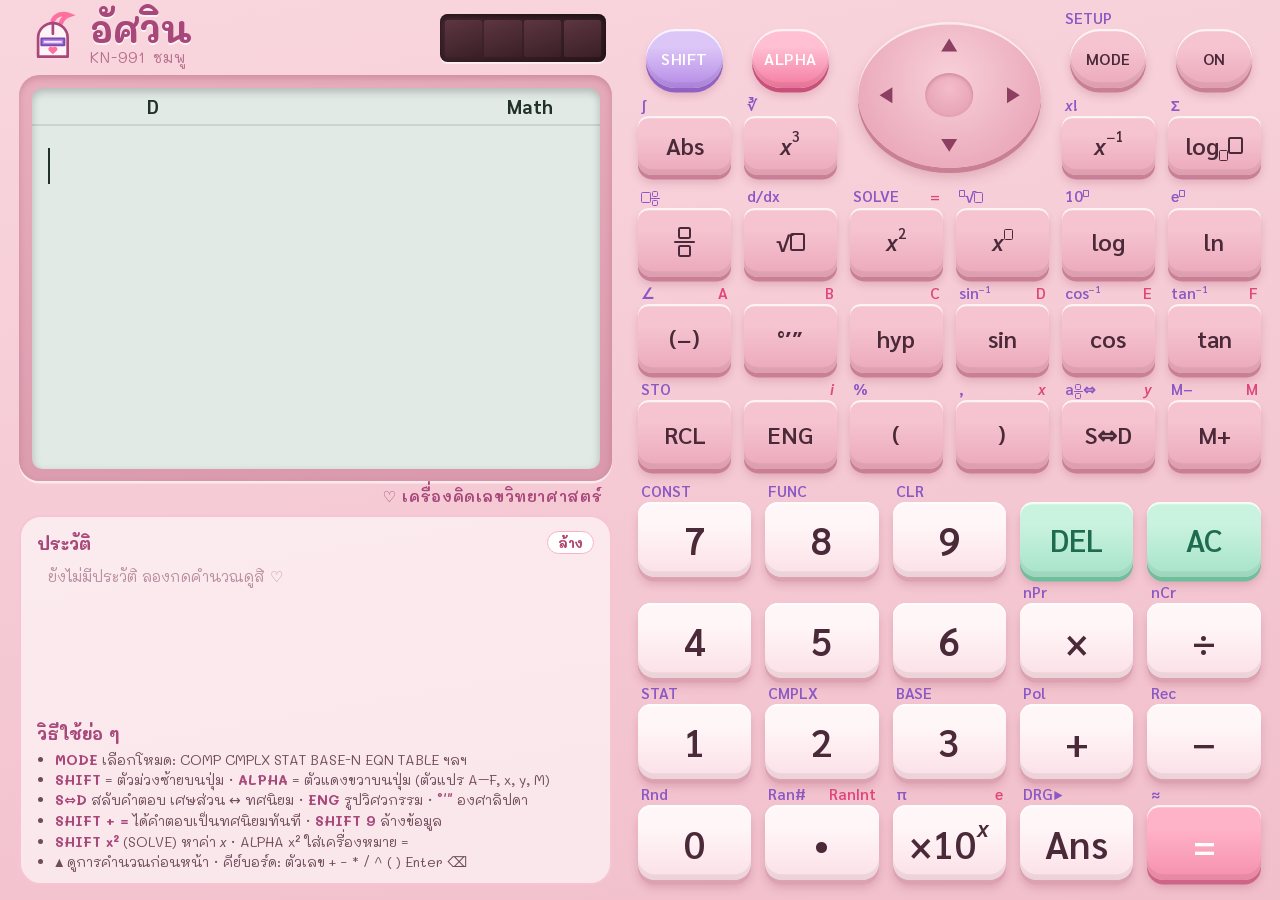
==== commit 88f9abe1: "Calculator: classic key layout and system (SHIFT/ALPHA/MODE/ON) Re-lay the keypad like a classic nat" ====
--- a/calculator/index.html
+++ b/calculator/index.html
@@ -45,36 +45,31 @@
     <section class="guide">
       <h2>วิธีใช้ย่อ ๆ</h2>
       <ul>
-        <li><b>⌂ หน้าหลัก</b> เลือกแอป: คำนวณ สถิติ สมการ ฯลฯ</li>
-        <li><b>SHIFT</b> แล้วกดปุ่ม = ใช้ฟังก์ชันตัวม่วงด้านบนปุ่ม</li>
-        <li><b>FORMAT</b> เปลี่ยนคำตอบ เศษส่วน ↔ ทศนิยม ↔ องศาลิปดา</li>
-        <li><b>SHIFT + EXE</b> ได้คำตอบเป็นทศนิยมทันที</li>
-        <li>ใส่ <b>=</b> (SHIFT + −) แล้วกด EXE เพื่อแก้สมการหาค่า <i>x</i></li>
-        <li>คีย์บอร์ด: ตัวเลข + − * / ^ ( ) Enter ⌫ ลูกศร</li>
+        <li><b>MODE</b> เลือกโหมด: COMP CMPLX STAT BASE-N EQN TABLE ฯลฯ</li>
+        <li><b>SHIFT</b> = ตัวม่วงซ้ายบนปุ่ม · <b>ALPHA</b> = ตัวแดงขวาบนปุ่ม (ตัวแปร A–F, x, y, M)</li>
+        <li><b>S⇔D</b> สลับคำตอบ เศษส่วน ↔ ทศนิยม · <b>ENG</b> รูปวิศวกรรม · <b>°′″</b> องศาลิปดา</li>
+        <li><b>SHIFT + =</b> ได้คำตอบเป็นทศนิยมทันที · <b>SHIFT 9</b> ล้างข้อมูล</li>
+        <li><b>SHIFT x²</b> (SOLVE) หาค่า <i>x</i> · ALPHA x² ใส่เครื่องหมาย =</li>
+        <li>▲ ดูการคำนวณก่อนหน้า · คีย์บอร์ด: ตัวเลข + − * / ^ ( ) Enter ⌫</li>
       </ul>
     </section>
   </aside>
   </div>
   <div class="right">
     <div class="ctrl">
-  <div class="cl">
-    <div class="crow"><div class="kw nav"><span class="sl"></span><button class="key" data-k="home" aria-label="home"><span class="kl"><svg viewBox="0 0 24 24"><path d="M3 11l9-7 9 7"/><path d="M6 10v9h12v-9"/></svg></span></button><span class=cap>หน้าหลัก</span></div><div class="kw nav"><span class="sl"></span><button class="key" data-k="settings" aria-label="settings"><span class="kl"><svg viewBox="0 0 24 24"><circle cx="12" cy="12" r="3.2"/><path d="M12 2.5v3M12 18.5v3M2.5 12h3M18.5 12h3M5.3 5.3l2.1 2.1M16.6 16.6l2.1 2.1M5.3 18.7l2.1-2.1M16.6 7.4l2.1-2.1"/></svg></span></button><span class=cap>ตั้งค่า</span></div></div>
-    <div class="crow"><div class="kw shiftk nav"><span class="sl"></span><button class="key" data-k="shift" aria-label="shift"><span class="kl">SHIFT</span></button></div><div class="kw nav"><span class="sl"></span><button class="key" data-k="variable" aria-label="variable"><span class="kl"><svg viewBox="0 0 24 24"><rect x="3" y="4" width="18" height="16" rx="2"/><path d="M3 12h18M12 4v16"/></svg></span></button><span class=cap>ตัวแปร</span></div><div class="kw nav"><span class="sl"></span><button class="key" data-k="function" aria-label="function"><span class="kl"><span class="t">f(x)</span></span></button><span class=cap>ฟังก์ชัน</span></div></div>
-  </div>
-  <div class="pad" role="group" aria-label="ปุ่มลูกศร">
-    <button class="pk up" data-k="up" aria-label="ขึ้น"><svg viewBox="0 0 24 24"><path d="M6 15l6-6 6 6"/></svg></button>
-    <button class="pk left" data-k="left" aria-label="ซ้าย"><svg viewBox="0 0 24 24"><path d="M15 6l-6 6 6 6"/></svg></button>
-    <button class="pk ok" data-k="ok">OK</button>
-    <button class="pk right" data-k="right" aria-label="ขวา"><svg viewBox="0 0 24 24"><path d="M9 6l6 6-6 6"/></svg></button>
-    <button class="pk down" data-k="down" aria-label="ลง"><svg viewBox="0 0 24 24"><path d="M6 9l6 6 6-6"/></svg></button>
-  </div>
-  <div class="cr">
-    <div class="crow"><div class="kw nav wide"><span class="sl"></span><button class="key" data-k="back" aria-label="back"><span class="kl"><svg viewBox="0 0 24 24"><path d="M9 6L4 11l5 5"/><path d="M4 11h10a6 6 0 0 1 6 6v1"/></svg></span></button><span class=cap>ย้อนกลับ</span></div></div>
-    <div class="crow"><div class="kw nav"><span class="sl"></span><button class="key" data-k="catalog" aria-label="catalog"><span class="kl"><svg viewBox="0 0 24 24"><path d="M5 4h11a3 3 0 0 1 3 3v13H8a3 3 0 0 1-3-3z"/><path d="M5 17a3 3 0 0 1 3-3h11"/></svg></span></button><span class=cap>แคตตาล็อก</span></div><div class="kw nav"><span class="sl"></span><button class="key" data-k="tools" aria-label="tools"><span class="kl"><svg viewBox="0 0 24 24"><circle cx="6" cy="12" r="1.6"/><circle cx="12" cy="12" r="1.6"/><circle cx="18" cy="12" r="1.6"/></svg></span></button><span class=cap>เครื่องมือ</span></div></div>
-  </div>
-</div>
-<div class="fn"><div class="kw f"><span class="sl">π</span><button class="key" data-k="x" aria-label="x"><span class="kl"><i>x</i></span></button></div><div class="kw f"><span class="sl"><span class="bx"></span><span class="kfrac sm"><span class="bx"></span><span class="bar"></span><span class="bx"></span></span></span><button class="key" data-k="frac" aria-label="frac"><span class="kl"><span class="kfrac"><span class="bx"></span><span class="bar"></span><span class="bx"></span></span></span></button></div><div class="kw f"><span class="sl"><sup>n</sup>√<span class="bx"></span></span><button class="key" data-k="sqrt" aria-label="sqrt"><span class="kl">√<span class="bx"></span></span></button></div><div class="kw f"><span class="sl"><i>x</i><sup>3</sup></span><button class="key" data-k="sq" aria-label="sq"><span class="kl"><i>x</i><sup>2</sup></span></button></div><div class="kw f"><span class="sl">10<sup><span class="bx"></span></sup></span><button class="key" data-k="pow" aria-label="pow"><span class="kl"><i>x</i><sup><span class="bx"></span></sup></span></button></div><div class="kw f"><span class="sl">ln</span><button class="key" data-k="logb" aria-label="logb"><span class="kl">log<sub><span class="bx"></span></sub></span></button></div><div class="kw f"><span class="sl"><i>x</i>!</span><button class="key" data-k="inv" aria-label="inv"><span class="kl"><i>x</i><sup>−1</sup></span></button></div><div class="kw f"><span class="sl">sin<sup>−1</sup></span><button class="key" data-k="sin" aria-label="sin"><span class="kl">sin</span></button></div><div class="kw f"><span class="sl">cos<sup>−1</sup></span><button class="key" data-k="cos" aria-label="cos"><span class="kl">cos</span></button></div><div class="kw f"><span class="sl">tan<sup>−1</sup></span><button class="key" data-k="tan" aria-label="tan"><span class="kl">tan</span></button></div><div class="kw f"><span class="sl">e<sup>x</sup></span><button class="key" data-k="lp" aria-label="lp"><span class="kl">(</span></button></div><div class="kw f"><span class="sl">,</span><button class="key" data-k="rp" aria-label="rp"><span class="kl">)</span></button></div></div>
-<div class="numpad"><div class="kw n "><span class="sl"></span><button class="key" data-k="7" aria-label="7"><span class="kl">7</span></button></div><div class="kw n "><span class="sl"></span><button class="key" data-k="8" aria-label="8"><span class="kl">8</span></button></div><div class="kw n "><span class="sl"></span><button class="key" data-k="9" aria-label="9"><span class="kl">9</span></button></div><div class="kw n dk"><span class="sl"></span><button class="key" data-k="del" aria-label="del"><span class="kl"><svg viewBox="0 0 24 24"><path d="M8 5h12v14H8l-6-7z"/><path d="M12 9l5 6M17 9l-5 6"/></svg></span></button></div><div class="kw n dk"><span class="sl"></span><button class="key" data-k="ac" aria-label="ac"><span class="kl">AC</span></button></div><div class="kw n "><span class="sl"></span><button class="key" data-k="4" aria-label="4"><span class="kl">4</span></button></div><div class="kw n "><span class="sl"></span><button class="key" data-k="5" aria-label="5"><span class="kl">5</span></button></div><div class="kw n "><span class="sl"></span><button class="key" data-k="6" aria-label="6"><span class="kl">6</span></button></div><div class="kw n "><span class="sl">nPr</span><button class="key" data-k="mul" aria-label="mul"><span class="kl">×</span></button></div><div class="kw n "><span class="sl">nCr</span><button class="key" data-k="div" aria-label="div"><span class="kl">÷</span></button></div><div class="kw n "><span class="sl"></span><button class="key" data-k="1" aria-label="1"><span class="kl">1</span></button></div><div class="kw n "><span class="sl"></span><button class="key" data-k="2" aria-label="2"><span class="kl">2</span></button></div><div class="kw n "><span class="sl"></span><button class="key" data-k="3" aria-label="3"><span class="kl">3</span></button></div><div class="kw n "><span class="sl">%</span><button class="key" data-k="add" aria-label="add"><span class="kl">+</span></button></div><div class="kw n "><span class="sl">=</span><button class="key" data-k="sub" aria-label="sub"><span class="kl">−</span></button></div><div class="kw n "><span class="sl">Ran#</span><button class="key" data-k="0" aria-label="0"><span class="kl">0</span></button></div><div class="kw n "><span class="sl">e</span><button class="key" data-k="dot" aria-label="dot"><span class="kl">.</span></button></div><div class="kw n "><span class="sl">Ans</span><button class="key" data-k="exp" aria-label="exp"><span class="kl">×10<sup><i>x</i></sup></span></button></div><div class="kw n "><span class="sl"></span><button class="key" data-k="format" aria-label="format"><span class="kl"><span class="small">FORMAT</span></span></button></div><div class="kw n exe"><span class="sl">≈</span><button class="key" data-k="exe" aria-label="exe"><span class="kl"><span class="small">EXE</span></span></button></div></div>
+      <div class="kw rk shiftk"><span class="sl"><span class="s"></span><span class="al"></span></span><button class="key" data-k="shift" aria-label="shift"><span class="kl">SHIFT</span></button></div><div class="kw rk alphak"><span class="sl"><span class="s"></span><span class="al"></span></span><button class="key" data-k="alpha" aria-label="alpha"><span class="kl">ALPHA</span></button></div>
+      <div class="pad" role="group" aria-label="ปุ่มลูกศร">
+        <button class="pk pu" data-k="up" aria-label="ขึ้น"><svg viewBox="0 0 24 24"><path d="M12 6l5 8H7z"/></svg></button>
+        <button class="pk pl" data-k="left" aria-label="ซ้าย"><svg viewBox="0 0 24 24"><path d="M6 12l8-5v10z"/></svg></button>
+        <button class="pk pr" data-k="right" aria-label="ขวา"><svg viewBox="0 0 24 24"><path d="M18 12l-8-5v10z"/></svg></button>
+        <button class="pk pd" data-k="down" aria-label="ลง"><svg viewBox="0 0 24 24"><path d="M12 18l5-8H7z"/></svg></button>
+        <span class="pcenter"></span>
+      </div>
+      <div class="kw rk"><span class="sl"><span class="s">SETUP</span><span class="al"></span></span><button class="key" data-k="mode" aria-label="mode"><span class="kl">MODE</span></button></div><div class="kw rk"><span class="sl"><span class="s"></span><span class="al"></span></span><button class="key" data-k="on" aria-label="on"><span class="kl">ON</span></button></div>
+      <div class="kw f r2"><span class="sl"><span class="s">∫</span><span class="al"></span></span><button class="key" data-k="abs" aria-label="abs"><span class="kl">Abs</span></button></div><div class="kw f r2"><span class="sl"><span class="s">∛</span><span class="al"></span></span><button class="key" data-k="cube" aria-label="cube"><span class="kl"><i>x</i><sup>3</sup></span></button></div><div class="kw f r2"><span class="sl"><span class="s"><i>x</i>!</span><span class="al"></span></span><button class="key" data-k="inv" aria-label="inv"><span class="kl"><i>x</i><sup>−1</sup></span></button></div><div class="kw f r2"><span class="sl"><span class="s">Σ</span><span class="al"></span></span><button class="key" data-k="logb" aria-label="logb"><span class="kl">log<sub><span class="bx"></span></sub><span class="bx"></span></span></button></div>
+    </div>
+    <div class="fn"><div class="kw f"><span class="sl"><span class="s"><span class="bx"></span><span class="kfrac sm"><span class="bx"></span><span class="bar"></span><span class="bx"></span></span></span><span class="al"></span></span><button class="key" data-k="frac" aria-label="frac"><span class="kl"><span class="kfrac"><span class="bx"></span><span class="bar"></span><span class="bx"></span></span></span></button></div><div class="kw f"><span class="sl"><span class="s">d/dx</span><span class="al"></span></span><button class="key" data-k="sqrt" aria-label="sqrt"><span class="kl">√<span class="bx"></span></span></button></div><div class="kw f"><span class="sl"><span class="s">SOLVE</span><span class="al">=</span></span><button class="key" data-k="sq" aria-label="sq"><span class="kl"><i>x</i><sup>2</sup></span></button></div><div class="kw f"><span class="sl"><span class="s"><sup><span class="bx"></span></sup>√<span class="bx"></span></span><span class="al"></span></span><button class="key" data-k="pow" aria-label="pow"><span class="kl"><i>x</i><sup><span class="bx"></span></sup></span></button></div><div class="kw f"><span class="sl"><span class="s">10<sup><span class="bx"></span></sup></span><span class="al"></span></span><button class="key" data-k="log" aria-label="log"><span class="kl">log</span></button></div><div class="kw f"><span class="sl"><span class="s">e<sup><span class="bx"></span></sup></span><span class="al"></span></span><button class="key" data-k="ln" aria-label="ln"><span class="kl">ln</span></button></div><div class="kw f"><span class="sl"><span class="s">∠</span><span class="al">A</span></span><button class="key" data-k="neg" aria-label="neg"><span class="kl">(−)</span></button></div><div class="kw f"><span class="sl"><span class="s"></span><span class="al">B</span></span><button class="key" data-k="dms" aria-label="dms"><span class="kl">°′″</span></button></div><div class="kw f"><span class="sl"><span class="s"></span><span class="al">C</span></span><button class="key" data-k="hyp" aria-label="hyp"><span class="kl">hyp</span></button></div><div class="kw f"><span class="sl"><span class="s">sin<sup>−1</sup></span><span class="al">D</span></span><button class="key" data-k="sin" aria-label="sin"><span class="kl">sin</span></button></div><div class="kw f"><span class="sl"><span class="s">cos<sup>−1</sup></span><span class="al">E</span></span><button class="key" data-k="cos" aria-label="cos"><span class="kl">cos</span></button></div><div class="kw f"><span class="sl"><span class="s">tan<sup>−1</sup></span><span class="al">F</span></span><button class="key" data-k="tan" aria-label="tan"><span class="kl">tan</span></button></div><div class="kw f"><span class="sl"><span class="s">STO</span><span class="al"></span></span><button class="key" data-k="rcl" aria-label="rcl"><span class="kl">RCL</span></button></div><div class="kw f"><span class="sl"><span class="s"></span><span class="al"><i>i</i></span></span><button class="key" data-k="eng" aria-label="eng"><span class="kl">ENG</span></button></div><div class="kw f"><span class="sl"><span class="s">%</span><span class="al"></span></span><button class="key" data-k="lp" aria-label="lp"><span class="kl">(</span></button></div><div class="kw f"><span class="sl"><span class="s">,</span><span class="al"><i>x</i></span></span><button class="key" data-k="rp" aria-label="rp"><span class="kl">)</span></button></div><div class="kw f"><span class="sl"><span class="s">a<span class="kfrac sm"><span class="bx"></span><span class="bar"></span><span class="bx"></span></span>⇔</span><span class="al"> <i>y</i></span></span><button class="key" data-k="sd" aria-label="sd"><span class="kl">S⇔D</span></button></div><div class="kw f"><span class="sl"><span class="s">M−</span><span class="al">M</span></span><button class="key" data-k="mplus" aria-label="mplus"><span class="kl">M+</span></button></div></div>
+    <div class="numpad"><div class="kw n "><span class="sl"><span class="s">CONST</span><span class="al"></span></span><button class="key" data-k="7" aria-label="7"><span class="kl">7</span></button></div><div class="kw n "><span class="sl"><span class="s">FUNC</span><span class="al"></span></span><button class="key" data-k="8" aria-label="8"><span class="kl">8</span></button></div><div class="kw n "><span class="sl"><span class="s">CLR</span><span class="al"></span></span><button class="key" data-k="9" aria-label="9"><span class="kl">9</span></button></div><div class="kw n dk"><span class="sl"><span class="s"></span><span class="al"></span></span><button class="key" data-k="del" aria-label="del"><span class="kl">DEL</span></button></div><div class="kw n dk"><span class="sl"><span class="s"></span><span class="al"></span></span><button class="key" data-k="ac" aria-label="ac"><span class="kl">AC</span></button></div><div class="kw n "><span class="sl"><span class="s"></span><span class="al"></span></span><button class="key" data-k="4" aria-label="4"><span class="kl">4</span></button></div><div class="kw n "><span class="sl"><span class="s"></span><span class="al"></span></span><button class="key" data-k="5" aria-label="5"><span class="kl">5</span></button></div><div class="kw n "><span class="sl"><span class="s"></span><span class="al"></span></span><button class="key" data-k="6" aria-label="6"><span class="kl">6</span></button></div><div class="kw n "><span class="sl"><span class="s">nPr</span><span class="al"></span></span><button class="key" data-k="mul" aria-label="mul"><span class="kl">×</span></button></div><div class="kw n "><span class="sl"><span class="s">nCr</span><span class="al"></span></span><button class="key" data-k="div" aria-label="div"><span class="kl">÷</span></button></div><div class="kw n "><span class="sl"><span class="s">STAT</span><span class="al"></span></span><button class="key" data-k="1" aria-label="1"><span class="kl">1</span></button></div><div class="kw n "><span class="sl"><span class="s">CMPLX</span><span class="al"></span></span><button class="key" data-k="2" aria-label="2"><span class="kl">2</span></button></div><div class="kw n "><span class="sl"><span class="s">BASE</span><span class="al"></span></span><button class="key" data-k="3" aria-label="3"><span class="kl">3</span></button></div><div class="kw n "><span class="sl"><span class="s">Pol</span><span class="al"></span></span><button class="key" data-k="add" aria-label="add"><span class="kl">+</span></button></div><div class="kw n "><span class="sl"><span class="s">Rec</span><span class="al"></span></span><button class="key" data-k="sub" aria-label="sub"><span class="kl">−</span></button></div><div class="kw n "><span class="sl"><span class="s">Rnd</span><span class="al"></span></span><button class="key" data-k="0" aria-label="0"><span class="kl">0</span></button></div><div class="kw n "><span class="sl"><span class="s">Ran#</span><span class="al">RanInt</span></span><button class="key" data-k="dot" aria-label="dot"><span class="kl">•</span></button></div><div class="kw n "><span class="sl"><span class="s">π</span><span class="al">e</span></span><button class="key" data-k="exp" aria-label="exp"><span class="kl">×10<sup><i>x</i></sup></span></button></div><div class="kw n "><span class="sl"><span class="s">DRG▶</span><span class="al"></span></span><button class="key" data-k="ans" aria-label="ans"><span class="kl">Ans</span></button></div><div class="kw n exe"><span class="sl"><span class="s">≈</span><span class="al"></span></span><button class="key" data-k="exe" aria-label="exe"><span class="kl">=</span></button></div></div>
   </div>
 </main>
 <script type="module" src="app.js"></script>
--- a/calculator/calc.css
+++ b/calculator/calc.css
@@ -5,6 +5,7 @@
   --ink: #4a2a38;
   --shift-ink: #8b58c4;
   --shift-key: #b58ae6;
+  --alpha-ink: #e0457b;
   --lcd: #e2eae6;
   --lcd-ink: #22302b;
   --lcd-dim: #7d8c86;
@@ -31,7 +32,7 @@
 /* ================= full-screen layout ================= */
 .calc {
   position: fixed; inset: 0;
-  display: grid; grid-template-rows: auto minmax(0, 27fr) auto minmax(0, 13fr) minmax(0, 17fr) minmax(0, 38fr);
+  display: grid; grid-template-rows: auto minmax(0, 24fr) auto minmax(0, 15fr) minmax(0, 26fr) minmax(0, 37fr);
   row-gap: calc(1.2 * var(--u));
   padding: calc(env(safe-area-inset-top, 0px) + 1.6 * var(--u)) calc(env(safe-area-inset-right, 0px) + 3 * var(--u)) calc(env(safe-area-inset-bottom, 0px) + 2.4 * var(--u)) calc(env(safe-area-inset-left, 0px) + 3 * var(--u));
 }
@@ -71,7 +72,7 @@
 
 /* ================= keys (rounded-rectangle style) ================= */
 .kw { display: flex; flex-direction: column; align-items: stretch; min-width: 0; min-height: 0; }
-.sl { font-size: calc(2.5 * var(--u)); color: var(--shift-ink); line-height: 1.15; height: calc(3 * var(--u)); flex: none; text-align: center; white-space: nowrap; font-family: 'Sarabun', sans-serif; font-weight: 600; overflow: hidden; }
+.sl { display: flex; justify-content: space-between; gap: .3em; padding: 0 .2em; font-size: calc(2.4 * var(--u)); color: var(--shift-ink); line-height: 1.15; height: calc(3 * var(--u)); flex: none; white-space: nowrap; font-family: 'Sarabun', sans-serif; font-weight: 600; overflow: hidden; }
 .sl .bx, .key .bx { display: inline-block; width: .62em; height: .72em; border: .12em solid currentColor; border-radius: .1em; vertical-align: -.05em; }
 .cap { font-size: calc(2 * var(--u)); color: #9a5b75; margin-top: calc(.4 * var(--u)); text-align: center; white-space: nowrap; line-height: 1; }
 .key {
@@ -95,37 +96,36 @@
 .key .small { font-size: .62em; letter-spacing: .02em; }
 .key .t { font-style: italic; }
 
-/* control cluster */
-.ctrl { display: grid; grid-template-columns: 1fr 1.25fr 1fr; align-items: stretch; gap: calc(2 * var(--u)); min-height: 0; }
-.cl, .cr { display: grid; grid-template-rows: 1fr 1fr; gap: calc(1.2 * var(--u)); min-height: 0; }
-.crow { display: flex; justify-content: space-between; gap: calc(1.6 * var(--u)); min-height: 0; }
-.crow .kw { flex: 1; }
-.nav .sl { display: none; }
-.nav .key { border-radius: 999px; font-size: calc(3 * var(--u)); --top: var(--fn-top); --bot: var(--fn-bot); --edge: var(--fn-edge); margin-bottom: calc(.5 * var(--u)); }
-.nav .key svg { width: calc(4.4 * var(--u)); height: calc(4.4 * var(--u)); }
-.cr .crow:first-child .kw { flex: 0 1 70%; margin: 0 auto; }
-.shiftk .key { --top: #d9c0f7; --bot: var(--shift-key); --edge: #8f62c4; color: #fff; font-size: calc(2.5 * var(--u)); letter-spacing: .04em; }
-body.shifted .shiftk .key { transform: translateY(calc(.55 * var(--u))); box-shadow: 0 0 0 calc(.7 * var(--u)) rgba(181, 138, 230, .5), 0 calc(.15 * var(--u)) 0 #8f62c4; }
-body.shifted .sl { color: #6d2fb5; text-shadow: 0 0 calc(.8 * var(--u)) rgba(181, 138, 230, .7); }
+.sl .al { color: var(--alpha-ink); margin-left: auto; }
+.sl .s:empty + .al { margin-left: auto; }
+body.alphaed .sl .al { color: #d81b60; text-shadow: 0 0 calc(.8 * var(--u)) rgba(255, 90, 140, .6); }
+
+/* control cluster: SHIFT ALPHA [pad] MODE ON / Abs x³ [pad] x⁻¹ log */
+.ctrl { display: grid; grid-template-columns: repeat(6, 1fr); grid-template-rows: 1fr 1fr; column-gap: calc(2 * var(--u)); row-gap: calc(.6 * var(--u)); min-height: 0; }
+.pad { grid-column: 3 / 5; grid-row: 1 / 3; }
+.rk .key { border-radius: 999px; font-size: calc(2.5 * var(--u)); letter-spacing: .03em; width: 82%; align-self: center; --top: var(--fn-top); --bot: var(--fn-bot); --edge: var(--fn-edge); }
+.shiftk .key { --top: #dcc6f7; --bot: var(--shift-key); --edge: #8f62c4; color: #fff; }
+.alphak .key { --top: #ffc0d3; --bot: #f47aa0; --edge: #c9507a; color: #fff; }
+body.shifted .shiftk .key, body.alphaed .alphak .key { transform: translateY(calc(.55 * var(--u))); box-shadow: 0 0 0 calc(.7 * var(--u)) rgba(181, 138, 230, .5), 0 calc(.15 * var(--u)) 0 var(--edge); }
+body.shifted .sl .s { color: #6d2fb5; text-shadow: 0 0 calc(.8 * var(--u)) rgba(181, 138, 230, .7); }
 
 .pad {
-  position: relative; align-self: center; justify-self: center; width: 100%; height: 100%; max-height: calc(26 * var(--u));
+  position: relative; align-self: center; justify-self: center; width: 92%; aspect-ratio: 1.25; max-height: 100%;
   border-radius: 50%;
-  background: radial-gradient(circle at 50% 35%, #fff4f7, #f3c3cf 75%);
-  box-shadow: inset 0 calc(.4 * var(--u)) 0 rgba(255, 255, 255, .8), 0 calc(.8 * var(--u)) 0 var(--num-edge), 0 calc(1.4 * var(--u)) calc(2 * var(--u)) rgba(150, 60, 90, .25);
-}
-.pk { position: absolute; display: grid; place-items: center; color: #9a5b75; }
-.pk svg { width: calc(5.4 * var(--u)); height: calc(5.4 * var(--u)); fill: none; stroke: currentColor; stroke-width: 3; stroke-linecap: round; stroke-linejoin: round; }
-.pk.up { left: 30%; right: 30%; top: 0; height: 30%; }
-.pk.down { left: 30%; right: 30%; bottom: 0; height: 30%; }
-.pk.left { top: 25%; bottom: 25%; left: 0; width: 28%; }
-.pk.right { top: 25%; bottom: 25%; right: 0; width: 28%; }
-.pk.ok { left: 50%; top: 50%; width: 38%; height: 38%; transform: translate(-50%, -50%); border-radius: 50%; background: linear-gradient(#fff, #fbe3ea); color: var(--ink); font-weight: 700; font-size: calc(3 * var(--u)); box-shadow: 0 calc(.4 * var(--u)) 0 var(--num-edge); }
-.pk:active { color: #6d2fb5; }
-.pk.ok:active, .pk.ok.down { transform: translate(-50%, -44%); box-shadow: none; }
+  background: radial-gradient(circle at 50% 38%, #f8d0da, #eaa9bb 75%);
+  box-shadow: inset 0 calc(.4 * var(--u)) 0 rgba(255, 255, 255, .7), 0 calc(.8 * var(--u)) 0 var(--fn-edge), 0 calc(1.4 * var(--u)) calc(2 * var(--u)) rgba(150, 60, 90, .25);
+}
+.pk { position: absolute; display: grid; place-items: center; color: #8c3f61; }
+.pk svg { width: calc(6 * var(--u)); height: calc(6 * var(--u)); fill: currentColor; }
+.pk.pu { left: 30%; right: 30%; top: 0; height: 36%; }
+.pk.pd { left: 30%; right: 30%; bottom: 0; height: 36%; }
+.pk.pl { top: 25%; bottom: 25%; left: 0; width: 34%; }
+.pk.pr { top: 25%; bottom: 25%; right: 0; width: 34%; }
+.pcenter { position: absolute; left: 50%; top: 50%; width: 26%; height: 30%; transform: translate(-50%, -50%); border-radius: 50%; background: radial-gradient(circle at 50% 35%, #f3bccb, #e39bb0); box-shadow: inset 0 calc(.3 * var(--u)) calc(.6 * var(--u)) rgba(120, 40, 70, .25); pointer-events: none; }
+.pk:active, .pk.down { color: #6d2fb5; }
 
 /* function keys: smaller, deeper pink */
-.fn { display: grid; grid-template-columns: repeat(6, 1fr); grid-template-rows: 1fr 1fr; column-gap: calc(2 * var(--u)); row-gap: calc(.6 * var(--u)); min-height: 0; }
+.fn { display: grid; grid-template-columns: repeat(6, 1fr); grid-template-rows: repeat(3, 1fr); column-gap: calc(2 * var(--u)); row-gap: calc(.6 * var(--u)); min-height: 0; }
 .f .key { --top: var(--fn-top); --bot: var(--fn-bot); --edge: var(--fn-edge); font-size: calc(3.7 * var(--u)); border-radius: calc(1.6 * var(--u)) calc(1.6 * var(--u)) calc(2.2 * var(--u)) calc(2.2 * var(--u)); }
 .kfrac { display: inline-flex; flex-direction: column; align-items: center; gap: .08em; line-height: 0; }
 .kfrac .bx { width: .55em; height: .5em; border-width: .1em; }
@@ -137,7 +137,7 @@
 /* number keys: larger, light; DEL/AC mint; EXE pink */
 .numpad { display: grid; grid-template-columns: repeat(5, 1fr); grid-template-rows: repeat(4, 1fr); column-gap: calc(2.2 * var(--u)); row-gap: calc(.4 * var(--u)); min-height: 0; }
 .n .key { font-size: calc(6 * var(--u)); font-weight: 600; }
-.n.dk .key { --top: var(--mint-top); --bot: var(--mint-bot); --edge: var(--mint-edge); color: var(--mint-ink); font-size: calc(4.6 * var(--u)); }
+.n.dk .key { --top: var(--mint-top); --bot: var(--mint-bot); --edge: var(--mint-edge); color: var(--mint-ink); font-size: calc(4.8 * var(--u)); }
 .n.exe .key { --top: var(--exe-top); --bot: var(--exe-bot); --edge: var(--exe-edge); color: #fff; }
 .n .key .small { font-size: calc(3.1 * var(--u)); }
 
@@ -146,7 +146,7 @@
   :root { --u: min(.5vw, .75dvh); }
   .calc { grid-template-columns: minmax(0, 1fr) minmax(0, 1.05fr); grid-template-rows: minmax(0, 1fr); column-gap: calc(4 * var(--u)); }
   .left { display: grid; grid-template-rows: auto minmax(0, 1fr) auto; row-gap: calc(1.4 * var(--u)); min-height: 0; }
-  .right { display: grid; grid-template-rows: minmax(0, 15fr) minmax(0, 19fr) minmax(0, 40fr); row-gap: calc(1.4 * var(--u)); min-height: 0; }
+  .right { display: grid; grid-template-rows: minmax(0, 16fr) minmax(0, 27fr) minmax(0, 38fr); row-gap: calc(1.4 * var(--u)); min-height: 0; }
 }
 @media (orientation: landscape) and (min-aspect-ratio: 5/4) and (min-width: 900px) {
   .left { grid-template-rows: auto minmax(0, 1.1fr) auto minmax(0, 1fr); }
@@ -172,7 +172,9 @@
 /* ================= LCD contents ================= */
 .status { display: flex; align-items: center; gap: calc(1 * var(--lu)); height: calc(5.6 * var(--lu)); padding: 0 calc(2 * var(--lu)); font-size: calc(2.8 * var(--lu)); border-bottom: calc(.3 * var(--lu)) solid rgba(34, 48, 43, .12); flex: none; }
 .ind { padding: 0 calc(.9 * var(--lu)); border-radius: calc(.6 * var(--lu)); color: transparent; font-weight: 700; line-height: 1.4; }
-.ind.on { background: var(--lcd-ink); color: var(--lcd); }
+.ind.on { color: var(--lcd-ink); }
+.ind.sh.on, .ind.al.on { background: var(--lcd-ink); color: var(--lcd); }
+.arrow { width: calc(3 * var(--lu)); text-align: center; }
 .stitle { flex: 1; text-align: center; color: var(--lcd-dim); font-family: 'Mali', sans-serif; }
 .heart { color: #d4628c; }
 .lcd-body { flex: 1; min-height: 0; padding: calc(1.6 * var(--lu)) calc(2.4 * var(--lu)); display: flex; flex-direction: column; position: relative; }
